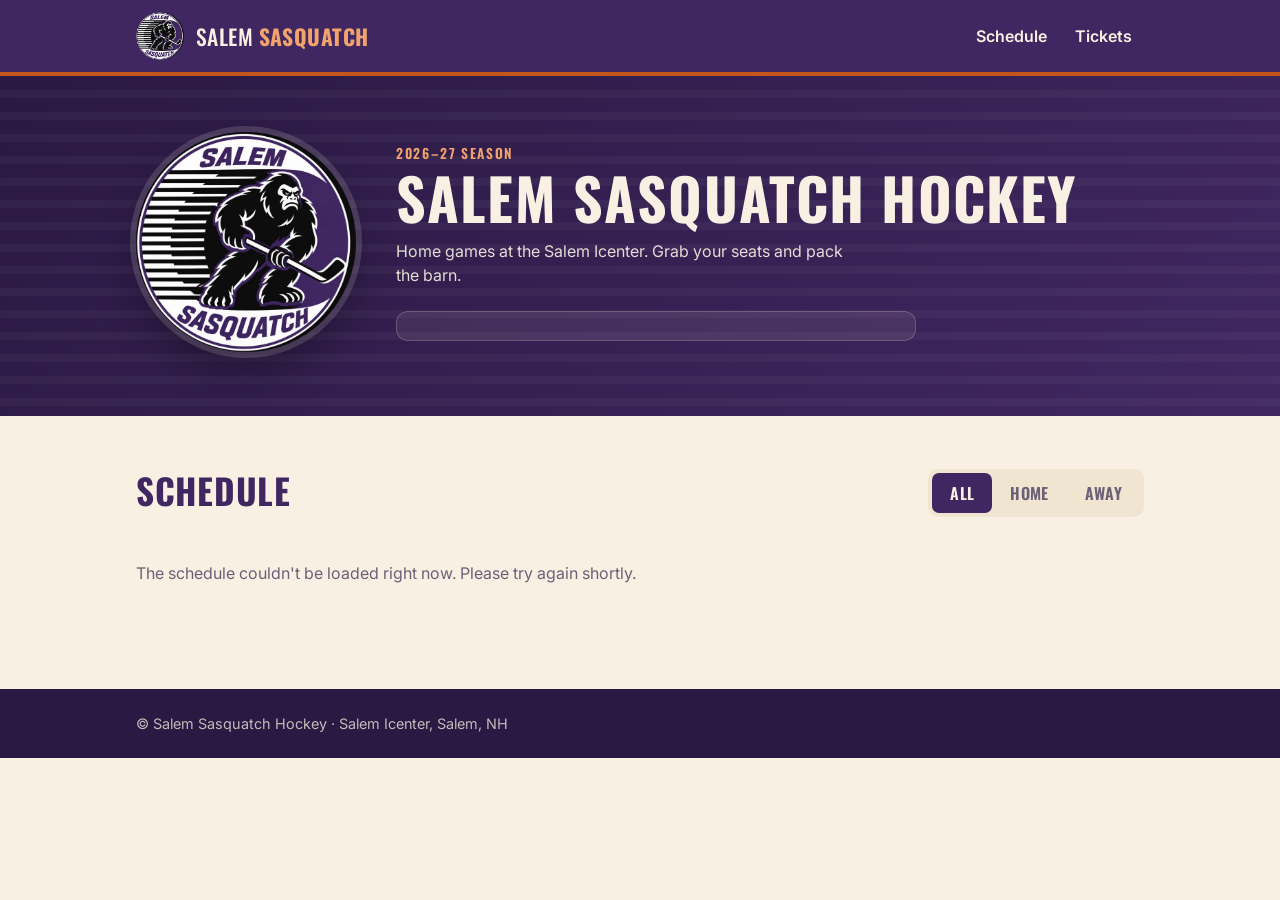
==== index.html @ e4b314e8 "Show season record in the header Tallied from final scores; on narrow phones the Schedule nav link i" ====
<!doctype html>
<html lang="en">
<head>
  <meta charset="utf-8">
  <meta name="viewport" content="width=device-width, initial-scale=1">
  <title>Salem Sasquatch Hockey</title>
  <meta name="description" content="Schedule and tickets for the Salem Sasquatch semi-pro hockey team.">
  <link rel="icon" href="assets/logo.png">
  <link rel="preconnect" href="https://fonts.googleapis.com">
  <link rel="preconnect" href="https://fonts.gstatic.com" crossorigin>
  <link href="https://fonts.googleapis.com/css2?family=Oswald:wght@500;600;700&family=Inter:wght@400;500;600&display=swap" rel="stylesheet">
  <link rel="stylesheet" href="css/styles.css">
</head>
<body>
  <header class="site-header">
    <div class="wrap header-inner">
      <a class="brand" href="#top">
        <img src="assets/logo.png" alt="Salem Sasquatch logo" width="56" height="56">
        <span class="brand-name">Salem <strong>Sasquatch</strong></span>
      </a>
      <div id="record" class="record" hidden></div>
      <nav class="nav">
        <a href="#schedule">Schedule</a>
        <a href="#schedule" data-filter-link="home">Tickets</a>
      </nav>
    </div>
  </header>

  <main id="top">
    <section class="hero">
      <div class="wrap hero-inner">
        <img class="hero-logo" src="assets/logo.png" alt="" width="220" height="220">
        <div class="hero-text">
          <p class="eyebrow">2026–27 Season</p>
          <h1>Salem Sasquatch Hockey</h1>
          <p class="hero-sub">Home games at the Salem Icenter. Grab your seats and pack the barn.</p>
          <div id="next-home" class="next-home" hidden></div>
        </div>
      </div>
    </section>

    <section id="schedule" class="schedule">
      <div class="wrap">
        <div class="schedule-head">
          <h2>Schedule</h2>
          <div class="filters" role="tablist" aria-label="Filter games">
            <button role="tab" data-filter="all" aria-selected="true">All</button>
            <button role="tab" data-filter="home" aria-selected="false">Home</button>
            <button role="tab" data-filter="away" aria-selected="false">Away</button>
          </div>
        </div>
        <div id="game-list"></div>
      </div>
    </section>
  </main>

  <footer class="site-footer">
    <div class="wrap">
      <p>© <span id="year"></span> Salem Sasquatch Hockey · Salem Icenter, Salem, NH</p>
    </div>
  </footer>

  <!-- Ticket checkout -->
  <dialog id="ticket-dialog" class="ticket-dialog" aria-labelledby="ticket-title">
    <form id="ticket-form" novalidate>
      <div class="dialog-head">
        <div>
          <p class="eyebrow">Buy tickets</p>
          <h3 id="ticket-title"></h3>
          <p id="ticket-meta" class="ticket-meta"></p>
        </div>
        <button type="button" class="icon-btn" data-close aria-label="Close">×</button>
      </div>

      <div class="field">
        <label for="f-name">Full name</label>
        <input id="f-name" name="name" type="text" autocomplete="name" required>
        <p class="error" data-for="name"></p>
      </div>
      <div class="field-row">
        <div class="field">
          <label for="f-email">Email</label>
          <input id="f-email" name="email" type="email" autocomplete="email" required>
          <p class="error" data-for="email"></p>
        </div>
        <div class="field">
          <label for="f-phone">Phone</label>
          <input id="f-phone" name="phone" type="tel" autocomplete="tel" required>
          <p class="error" data-for="phone"></p>
        </div>
      </div>

      <div class="field qty-field">
        <label for="f-qty">Tickets</label>
        <div class="qty">
          <button type="button" class="qty-btn" data-step="-1" aria-label="Fewer tickets">−</button>
          <input id="f-qty" name="quantity" type="number" inputmode="numeric" min="1" value="1" required>
          <button type="button" class="qty-btn" data-step="1" aria-label="More tickets">+</button>
        </div>
        <p class="price-line"><span id="unit-price"></span> each · Total <strong id="total"></strong></p>
        <p class="error" data-for="quantity"></p>
      </div>

      <fieldset class="pay-methods">
        <legend>Pay with</legend>
        <label class="pay-opt">
          <input type="radio" name="method" value="stripe" checked>
          <span>Credit card <small>via Stripe</small></span>
        </label>
        <label class="pay-opt">
          <input type="radio" name="method" value="paypal">
          <span>PayPal</span>
        </label>
        <label class="pay-opt">
          <input type="radio" name="method" value="venmo">
          <span>Venmo</span>
        </label>
      </fieldset>

      <p id="form-status" class="form-status" role="status" hidden></p>

      <button type="submit" class="btn btn-primary btn-block" id="checkout-btn">Continue to checkout</button>
    </form>
  </dialog>

  <script src="js/payments.js"></script>
  <script src="js/app.js"></script>
</body>
</html>
---- css/styles.css ----
:root {
  --purple: #402761;       /* sampled from the logo */
  --purple-deep: #2a1942;
  --purple-soft: #ebe4f3;
  --orange: #c4561b;
  --orange-deep: #a24413;
  --cream: #f8f1e3;
  --cream-2: #efe5d1;
  --ink: #1d1428;
  --muted: #6b6076;
  --line: #ddd2bf;
  --white: #fffdf8;
  --radius: 12px;
  --shadow: 0 1px 2px rgb(29 20 40 / .06), 0 6px 20px rgb(29 20 40 / .06);
}

* { box-sizing: border-box; }
html { scroll-behavior: smooth; }
body {
  margin: 0;
  font-family: Inter, system-ui, -apple-system, "Segoe UI", sans-serif;
  color: var(--ink);
  background: var(--cream);
  line-height: 1.5;
}
img { max-width: 100%; display: block; }
h1, h2, h3, .brand-name, .eyebrow, .date-block, .btn, .filters button {
  font-family: Oswald, "Arial Narrow", sans-serif;
  letter-spacing: .02em;
}
.wrap { max-width: 1040px; margin: 0 auto; padding: 0 16px; }

/* Header */
.site-header {
  position: sticky; top: 0; z-index: 10;
  background: var(--purple);
  color: var(--cream);
  border-bottom: 4px solid var(--orange);
}
.header-inner { display: flex; align-items: center; justify-content: space-between; height: 72px; }
.brand { display: flex; align-items: center; gap: 12px; color: inherit; text-decoration: none; }
.brand img { width: 48px; height: 48px; border-radius: 50%; }
.brand-name { font-size: 1.35rem; text-transform: uppercase; font-weight: 500; }
.brand-name strong { font-weight: 700; color: #f2a36c; }
.record {
  display: flex; align-items: baseline; gap: 8px;
  margin-left: auto; margin-right: 16px; padding: 4px 12px;
  border: 1px solid rgb(248 241 227 / .25); border-radius: 8px;
  font-family: Oswald, "Arial Narrow", sans-serif; white-space: nowrap;
}
.record[hidden] { display: none; }
.record-label { font-size: .75rem; text-transform: uppercase; letter-spacing: .1em; opacity: .75; }
.record-value { font-size: 1.25rem; font-weight: 700; color: #f2a36c; }
.nav { display: flex; gap: 4px; }
.nav a {
  color: var(--cream); text-decoration: none; font-weight: 600;
  padding: 8px 12px; border-radius: 8px;
}
.nav a:hover { background: rgb(255 255 255 / .1); }

/* Hero */
.hero {
  background:
    repeating-linear-gradient(180deg, transparent 0 14px, rgb(255 255 255 / .035) 14px 22px),
    linear-gradient(135deg, var(--purple-deep), var(--purple));
  color: var(--cream);
  padding: 56px 0 64px;
}
.hero-inner { display: flex; align-items: center; gap: 40px; }
.hero-logo {
  width: 220px; height: 220px; flex: none; border-radius: 50%;
  box-shadow: 0 0 0 6px rgb(248 241 227 / .15), 0 20px 40px rgb(0 0 0 / .3);
}
.eyebrow {
  margin: 0 0 4px; text-transform: uppercase; font-size: .85rem;
  color: #f2a36c; font-weight: 600; letter-spacing: .12em;
}
.hero h1 { margin: 0; font-size: clamp(2.2rem, 5vw, 3.6rem); line-height: 1.05; text-transform: uppercase; }
.hero-sub { margin: 12px 0 24px; max-width: 46ch; opacity: .9; }
.next-home {
  display: flex; align-items: center; gap: 16px; flex-wrap: wrap;
  background: rgb(248 241 227 / .08);
  border: 1px solid rgb(248 241 227 / .2);
  border-radius: var(--radius);
  padding: 14px 16px;
  max-width: 520px;
}
.next-home .label { font-size: .8rem; text-transform: uppercase; letter-spacing: .08em; opacity: .75; }
.next-home .what { font-weight: 600; }
.next-home > div { flex: 1; min-width: 180px; }

/* Buttons */
.btn {
  display: inline-flex; align-items: center; justify-content: center; gap: 6px;
  border: 0; border-radius: 8px; cursor: pointer;
  padding: 10px 18px; font-size: 1rem; font-weight: 600; text-transform: uppercase;
  text-decoration: none; white-space: nowrap;
}
.btn-primary { background: var(--orange); color: var(--white); }
.btn-primary:hover { background: var(--orange-deep); }
.btn-primary:disabled { opacity: .6; cursor: progress; }
.btn-block { width: 100%; padding: 14px; font-size: 1.1rem; }
.btn:focus-visible, .filters button:focus-visible, .nav a:focus-visible, .pay-opt:focus-within {
  outline: 3px solid #f2a36c; outline-offset: 2px;
}

/* Schedule */
.schedule { padding: 48px 0 64px; }
.schedule-head { display: flex; align-items: end; justify-content: space-between; gap: 16px; flex-wrap: wrap; margin-bottom: 20px; }
.schedule-head h2 { margin: 0; font-size: 2.2rem; text-transform: uppercase; color: var(--purple); }
.filters { display: inline-flex; background: var(--cream-2); border-radius: 10px; padding: 4px; }
.filters button {
  border: 0; background: transparent; cursor: pointer;
  padding: 8px 18px; border-radius: 7px; font-size: 1rem; font-weight: 600;
  text-transform: uppercase; color: var(--muted);
}
.filters button[aria-selected="true"] { background: var(--purple); color: var(--cream); }

.month { margin: 32px 0 12px; font-size: 1.1rem; text-transform: uppercase; color: var(--orange-deep); letter-spacing: .1em; }
.month:first-child { margin-top: 0; }

.games { list-style: none; margin: 0; padding: 0; display: grid; gap: 10px; }
.game {
  display: grid;
  grid-template-columns: 72px 1fr auto;
  align-items: center; gap: 18px;
  background: var(--white);
  border: 1px solid var(--line);
  border-left: 6px solid var(--purple);
  border-radius: var(--radius);
  padding: 14px 18px 14px 14px;
  box-shadow: var(--shadow);
}
.game.is-home { border-left-color: var(--orange); }
.game.is-past { background: var(--cream); box-shadow: none; }
.is-past .date-block, .is-past .game-main { opacity: .6; }

.date-block {
  text-align: center; line-height: 1;
  background: var(--purple-soft); color: var(--purple);
  border-radius: 10px; padding: 8px 0;
}
.is-home .date-block { background: #fbe3d3; color: var(--orange-deep); }
.date-block .dow { font-size: .8rem; text-transform: uppercase; }
.date-block .day { font-size: 1.9rem; font-weight: 700; margin: 2px 0; }
.date-block .mon { font-size: .8rem; text-transform: uppercase; }

.game-main { min-width: 0; }
.matchup { margin: 0; font-size: 1.15rem; font-weight: 600; }
.matchup .vs { color: var(--muted); font-weight: 500; margin-right: 4px; }
.details { margin: 4px 0 0; color: var(--muted); font-size: .95rem; display: flex; flex-wrap: wrap; gap: 4px 16px; }
.details span { display: inline-flex; align-items: center; gap: 6px; }
.details svg { width: 15px; height: 15px; flex: none; }

.tag {
  display: inline-block; font-size: .7rem; font-weight: 600; text-transform: uppercase;
  letter-spacing: .08em; padding: 2px 8px; border-radius: 99px; margin-left: 8px;
  vertical-align: middle;
}
.tag-home { background: var(--orange); color: var(--white); }
.tag-away { background: var(--purple-soft); color: var(--purple); }

.game-action { text-align: right; }
.status-text { color: var(--muted); font-size: .9rem; font-weight: 500; }
.score {
  display: inline-flex; align-items: center; gap: 8px;
  font-family: Oswald, "Arial Narrow", sans-serif; font-size: 1.35rem; font-weight: 600;
  color: var(--ink); white-space: nowrap;
}
.score-result {
  display: inline-grid; place-items: center; width: 30px; height: 30px; border-radius: 6px;
  font-size: 1rem; color: var(--white); background: var(--muted);
}
.score-w .score-result { background: var(--orange); }
.score-l .score-result { background: var(--purple); }
.score small { font-size: .8rem; color: var(--muted); font-weight: 500; }

.empty { color: var(--muted); padding: 24px 0; }

/* Footer */
.site-footer { background: var(--purple-deep); color: rgb(248 241 227 / .75); padding: 24px 0; font-size: .9rem; }
.site-footer p { margin: 0; }

/* Dialog */
.ticket-dialog {
  width: min(520px, calc(100vw - 32px));
  max-height: calc(100vh - 32px);
  border: 0; border-radius: 16px; padding: 0;
  background: var(--white); color: var(--ink);
  box-shadow: 0 30px 80px rgb(0 0 0 / .35);
}
.ticket-dialog::backdrop { background: rgb(42 25 66 / .6); }
.ticket-dialog form { padding: 24px; }
.dialog-head {
  display: flex; justify-content: space-between; gap: 12px; align-items: start;
  margin: -24px -24px 20px; padding: 20px 24px;
  background: var(--purple); color: var(--cream);
  border-bottom: 4px solid var(--orange);
}
.dialog-head h3 { margin: 0; font-size: 1.5rem; text-transform: uppercase; line-height: 1.15; }
.ticket-meta { margin: 4px 0 0; opacity: .85; font-size: .95rem; }
.icon-btn {
  background: transparent; border: 0; color: inherit; font-size: 1.8rem; line-height: 1;
  cursor: pointer; padding: 0 4px; border-radius: 6px;
}
.icon-btn:hover { background: rgb(255 255 255 / .12); }

.field { margin-bottom: 14px; }
.field-row { display: grid; grid-template-columns: 1fr 1fr; gap: 12px; }
.field label, .pay-methods legend { display: block; font-weight: 600; font-size: .9rem; margin-bottom: 6px; }
.field input {
  width: 100%; font: inherit; color: inherit;
  padding: 10px 12px; border: 1px solid var(--line); border-radius: 8px; background: #fff;
}
.field input:focus { outline: 2px solid var(--purple); outline-offset: 0; border-color: var(--purple); }
.field input[aria-invalid="true"] { border-color: #b3261e; }
.error { color: #b3261e; font-size: .85rem; margin: 4px 0 0; min-height: 0; }
.error:empty { display: none; }

.qty { display: inline-flex; align-items: stretch; border: 1px solid var(--line); border-radius: 8px; overflow: hidden; }
.qty input {
  width: 64px; text-align: center; border: 0; border-radius: 0; font-weight: 600;
  -moz-appearance: textfield;
}
.qty input::-webkit-outer-spin-button, .qty input::-webkit-inner-spin-button { -webkit-appearance: none; margin: 0; }
.qty-btn {
  width: 44px; border: 0; background: var(--cream-2); color: var(--purple);
  font-size: 1.3rem; font-weight: 700; cursor: pointer;
}
.qty-btn:hover { background: var(--line); }
.price-line { margin: 8px 0 0; color: var(--muted); }
.price-line strong { color: var(--ink); font-size: 1.1rem; }

.pay-methods { border: 0; padding: 0; margin: 6px 0 18px; }
.pay-opt {
  display: flex; align-items: center; gap: 10px;
  border: 1px solid var(--line); border-radius: 10px;
  padding: 12px 14px; margin-bottom: 8px; cursor: pointer; background: #fff;
}
.pay-opt:has(input:checked) { border-color: var(--purple); background: var(--purple-soft); }
.pay-opt input { accent-color: var(--purple); width: 18px; height: 18px; margin: 0; }
.pay-opt span { font-weight: 600; }
.pay-opt small { font-weight: 400; color: var(--muted); margin-left: 4px; }

.form-status {
  margin: 0 0 14px; padding: 10px 12px; border-radius: 8px; font-size: .9rem;
  background: #fbe3d3; color: var(--orange-deep);
}
.form-status.ok { background: #e3f1e5; color: #1e6b33; }

/* Mobile */
@media (max-width: 720px) {
  .hero { padding: 32px 0 40px; }
  .hero-inner { flex-direction: column; text-align: center; gap: 20px; }
  .hero-logo { width: 150px; height: 150px; }
  .hero-sub { margin-left: auto; margin-right: auto; }
  .next-home { margin: 0 auto; text-align: left; }
  .brand-name { font-size: 1.1rem; }
  .brand img { width: 40px; height: 40px; }
  .nav a { padding: 8px; }
  .record { margin-right: 4px; padding: 2px 8px; }
  .record-label { display: none; }
  .header-inner { gap: 8px; }

  .game { grid-template-columns: 60px 1fr; gap: 12px; padding: 12px; }
  .game-action { grid-column: 1 / -1; text-align: left; }
  .game-action .btn { width: 100%; }
  .date-block .day { font-size: 1.6rem; }
  .field-row { grid-template-columns: 1fr; gap: 0; }
}
@media (max-width: 420px) {
  /* Make room for the record: the page itself is the schedule. */
  .nav a:first-child { display: none; }
}
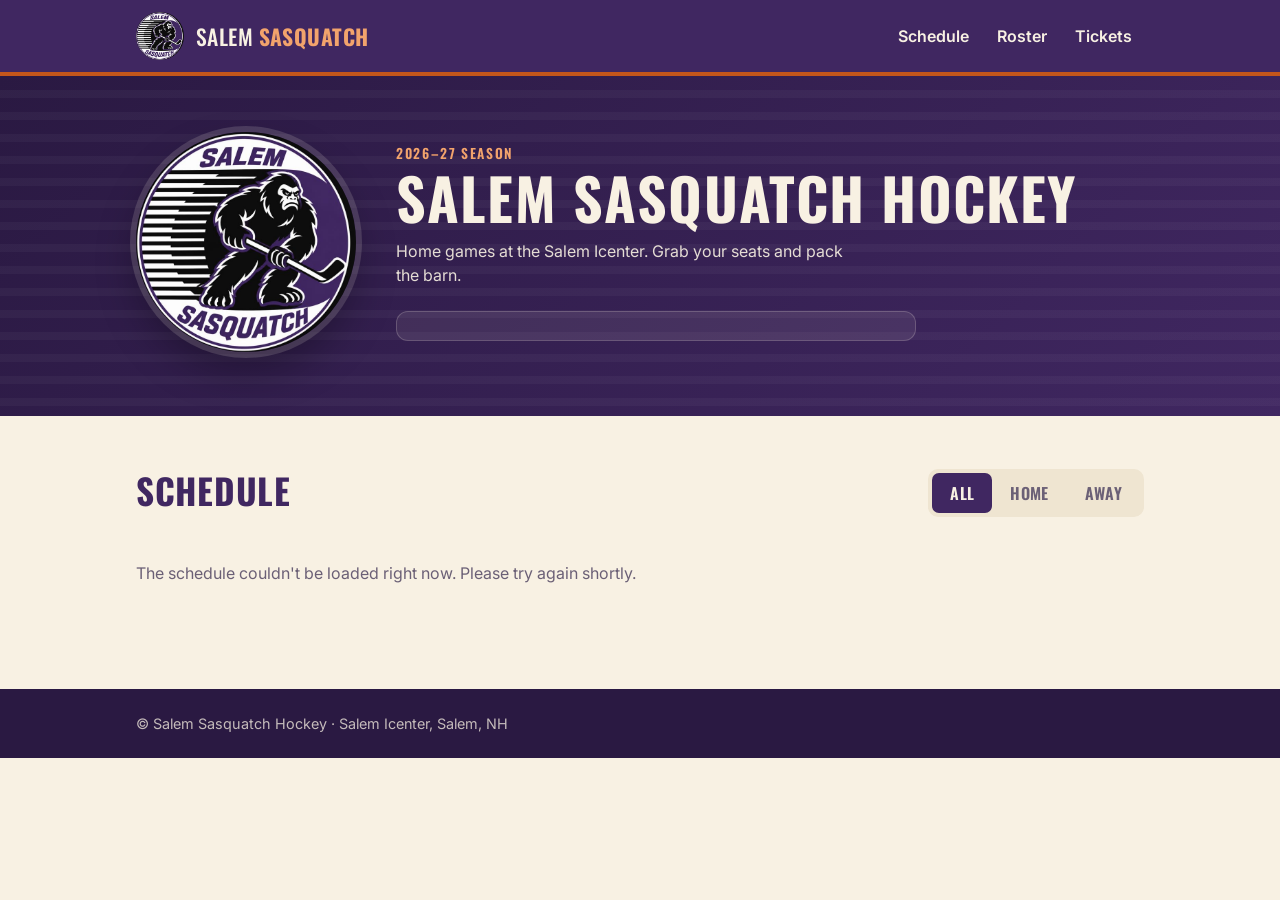
==== commit 5bd7f923: "Add roster page linked from the header Players and staff from the league roster form, kept in roster" ====
--- a/index.html
+++ b/index.html
@@ -14,14 +14,15 @@
 <body>
   <header class="site-header">
     <div class="wrap header-inner">
-      <a class="brand" href="#top">
+      <a class="brand" href="./">
         <img src="assets/logo.png" alt="Salem Sasquatch logo" width="56" height="56">
         <span class="brand-name">Salem <strong>Sasquatch</strong></span>
       </a>
       <div id="record" class="record" hidden></div>
       <nav class="nav">
         <a href="#schedule">Schedule</a>
-        <a href="#schedule" data-filter-link="home">Tickets</a>
+        <a href="roster.html">Roster</a>
+        <a href="#tickets" data-filter-link="home">Tickets</a>
       </nav>
     </div>
   </header>
@@ -41,7 +42,7 @@
 
     <section id="schedule" class="schedule">
       <div class="wrap">
-        <div class="schedule-head">
+        <div class="schedule-head" id="tickets">
           <h2>Schedule</h2>
           <div class="filters" role="tablist" aria-label="Filter games">
             <button role="tab" data-filter="all" aria-selected="true">All</button>
@@ -123,6 +124,7 @@
     </form>
   </dialog>
 
+  <script src="js/record.js"></script>
   <script src="js/payments.js"></script>
   <script src="js/app.js"></script>
 </body>
--- a/css/styles.css
+++ b/css/styles.css
@@ -57,6 +57,8 @@
   padding: 8px 12px; border-radius: 8px;
 }
 .nav a:hover { background: rgb(255 255 255 / .1); }
+.nav a[aria-current="page"] { color: #f2a36c; box-shadow: inset 0 -3px 0 var(--orange); border-radius: 0; }
+#schedule, #tickets { scroll-margin-top: 88px; }
 
 /* Hero */
 .hero {
@@ -176,6 +178,39 @@
 .score small { font-size: .8rem; color: var(--muted); font-weight: 500; }
 
 .empty { color: var(--muted); padding: 24px 0; }
+
+/* Roster page */
+.page-hero {
+  background:
+    repeating-linear-gradient(180deg, transparent 0 14px, rgb(255 255 255 / .035) 14px 22px),
+    linear-gradient(135deg, var(--purple-deep), var(--purple));
+  color: var(--cream);
+  padding: 40px 0;
+}
+.page-hero h1 { margin: 0; font-size: clamp(2.2rem, 5vw, 3.2rem); text-transform: uppercase; line-height: 1.05; }
+.roster { padding: 40px 0 64px; }
+.roster h2 { margin: 0; font-size: 2rem; text-transform: uppercase; color: var(--purple); }
+.staff-title { margin-top: 48px !important; margin-bottom: 20px !important; }
+.player-grid {
+  list-style: none; margin: 0; padding: 0;
+  display: grid; grid-template-columns: repeat(auto-fill, minmax(230px, 1fr)); gap: 10px;
+}
+.player {
+  display: flex; align-items: center; gap: 14px;
+  background: var(--white); border: 1px solid var(--line); border-radius: var(--radius);
+  padding: 12px 14px; box-shadow: var(--shadow);
+}
+.jersey {
+  flex: none; width: 52px; height: 52px; border-radius: 10px;
+  display: grid; place-items: center;
+  background: var(--purple); color: var(--cream);
+  font-family: Oswald, "Arial Narrow", sans-serif; font-size: 1.5rem; font-weight: 700;
+  border-bottom: 4px solid var(--orange);
+}
+#staff-list .jersey { background: var(--orange); border-bottom-color: var(--purple); font-size: 1.15rem; }
+.jersey-none { opacity: .5; }
+.player-name { margin: 0; font-weight: 600; }
+.player-pos { margin: 2px 0 0; color: var(--muted); font-size: .9rem; }
 
 /* Footer */
 .site-footer { background: var(--purple-deep); color: rgb(248 241 227 / .75); padding: 24px 0; font-size: .9rem; }
@@ -268,7 +303,9 @@
   .date-block .day { font-size: 1.6rem; }
   .field-row { grid-template-columns: 1fr; gap: 0; }
 }
-@media (max-width: 420px) {
-  /* Make room for the record: the page itself is the schedule. */
-  .nav a:first-child { display: none; }
-}
+@media (max-width: 480px) {
+  /* Make room for the record and three nav links; the logo stays. */
+  .brand-name { display: none; }
+  .nav a { padding: 8px 6px; font-size: .95rem; }
+  .filters button { padding: 8px 12px; }
+}
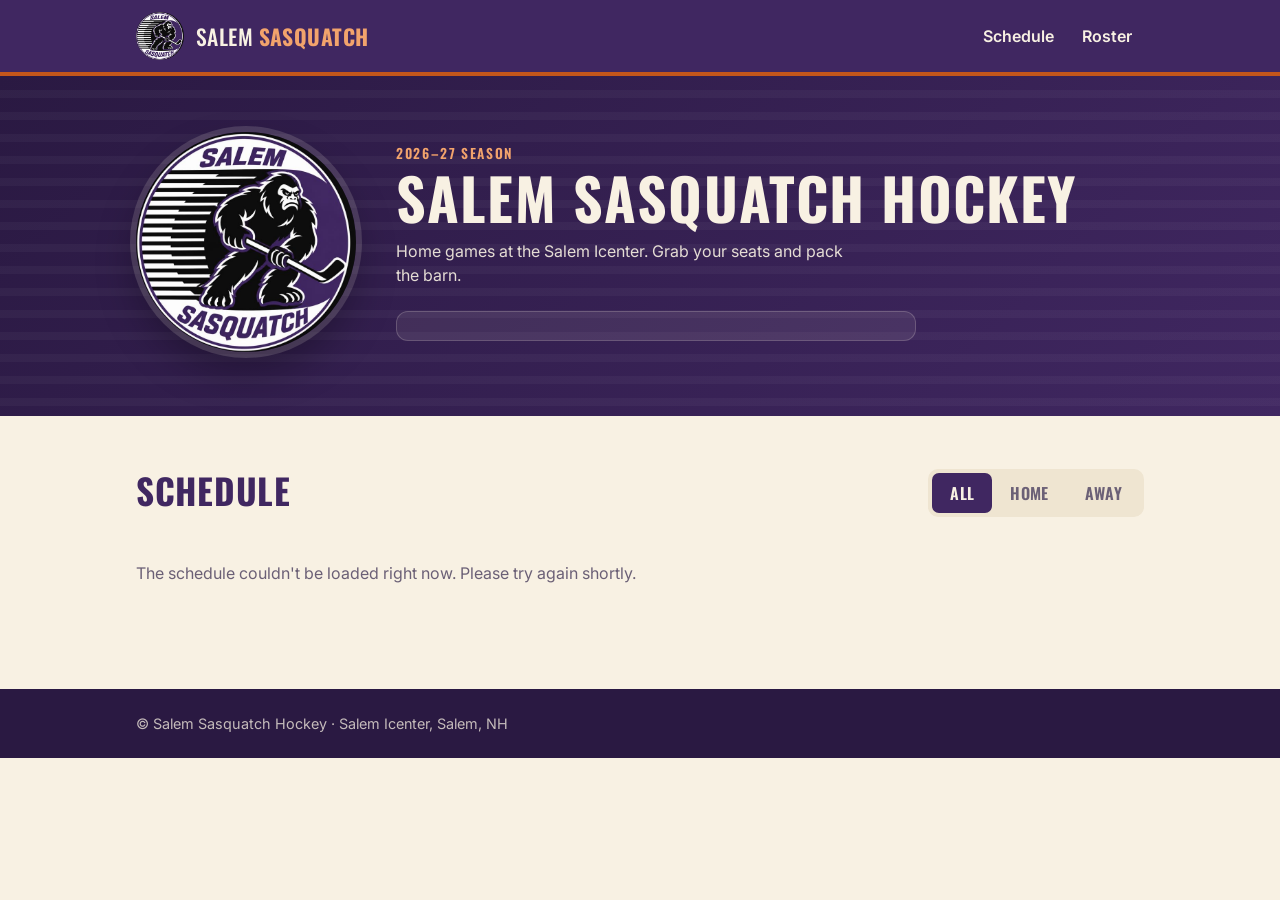
==== commit de095ee7: "Remove Tickets link from the header Co-Authored-By: Claude Opus 5.5 <noreply@anthropic.com>" ====
--- a/index.html
+++ b/index.html
@@ -22,7 +22,6 @@
       <nav class="nav">
         <a href="#schedule">Schedule</a>
         <a href="roster.html">Roster</a>
-        <a href="#tickets" data-filter-link="home">Tickets</a>
       </nav>
     </div>
   </header>
@@ -42,7 +41,7 @@
 
     <section id="schedule" class="schedule">
       <div class="wrap">
-        <div class="schedule-head" id="tickets">
+        <div class="schedule-head">
           <h2>Schedule</h2>
           <div class="filters" role="tablist" aria-label="Filter games">
             <button role="tab" data-filter="all" aria-selected="true">All</button>
--- a/css/styles.css
+++ b/css/styles.css
@@ -58,7 +58,7 @@
 }
 .nav a:hover { background: rgb(255 255 255 / .1); }
 .nav a[aria-current="page"] { color: #f2a36c; box-shadow: inset 0 -3px 0 var(--orange); border-radius: 0; }
-#schedule, #tickets { scroll-margin-top: 88px; }
+#schedule { scroll-margin-top: 88px; }
 
 /* Hero */
 .hero {
@@ -189,28 +189,31 @@
 }
 .page-hero h1 { margin: 0; font-size: clamp(2.2rem, 5vw, 3.2rem); text-transform: uppercase; line-height: 1.05; }
 .roster { padding: 40px 0 64px; }
-.roster h2 { margin: 0; font-size: 2rem; text-transform: uppercase; color: var(--purple); }
-.staff-title { margin-top: 48px !important; margin-bottom: 20px !important; }
-.player-grid {
-  list-style: none; margin: 0; padding: 0;
-  display: grid; grid-template-columns: repeat(auto-fill, minmax(230px, 1fr)); gap: 10px;
-}
-.player {
-  display: flex; align-items: center; gap: 14px;
+.roster-table {
+  width: 100%; max-width: 720px; border-collapse: collapse;
   background: var(--white); border: 1px solid var(--line); border-radius: var(--radius);
-  padding: 12px 14px; box-shadow: var(--shadow);
-}
-.jersey {
-  flex: none; width: 52px; height: 52px; border-radius: 10px;
-  display: grid; place-items: center;
+  overflow: hidden; box-shadow: var(--shadow);
+}
+.roster-table th {
+  text-align: left; padding: 10px 16px;
   background: var(--purple); color: var(--cream);
-  font-family: Oswald, "Arial Narrow", sans-serif; font-size: 1.5rem; font-weight: 700;
-  border-bottom: 4px solid var(--orange);
-}
-#staff-list .jersey { background: var(--orange); border-bottom-color: var(--purple); font-size: 1.15rem; }
-.jersey-none { opacity: .5; }
-.player-name { margin: 0; font-weight: 600; }
-.player-pos { margin: 2px 0 0; color: var(--muted); font-size: .9rem; }
+  font-family: Oswald, "Arial Narrow", sans-serif; font-weight: 600;
+  text-transform: uppercase; letter-spacing: .06em; font-size: .9rem;
+}
+.roster-table td { padding: 10px 16px; border-top: 1px solid var(--cream-2); }
+.roster-table tr.group-head th {
+  padding: 14px 16px 8px; background: var(--cream); color: var(--orange-deep);
+  border-top: 3px solid var(--orange); font-size: 1.05rem; letter-spacing: .06em; text-transform: uppercase;
+}
+.roster-table tr.group-head + tr td { border-top: 0; }
+.roster-table .col-num {
+  width: 64px; text-align: center;
+  font-family: Oswald, "Arial Narrow", sans-serif; font-weight: 700; font-size: 1.15rem; color: var(--purple);
+}
+.roster-table th.col-num { color: var(--cream); font-size: .9rem; }
+.roster-table .col-name { font-weight: 600; }
+.roster-table .col-pos { color: var(--muted); }
+.roster-table tr.is-staff .col-pos { color: var(--orange-deep); font-weight: 500; }
 
 /* Footer */
 .site-footer { background: var(--purple-deep); color: rgb(248 241 227 / .75); padding: 24px 0; font-size: .9rem; }
@@ -308,4 +311,6 @@
   .brand-name { display: none; }
   .nav a { padding: 8px 6px; font-size: .95rem; }
   .filters button { padding: 8px 12px; }
-}
+  .roster-table th, .roster-table td { padding: 10px 8px; }
+  .roster-table .col-num { width: 44px; }
+}
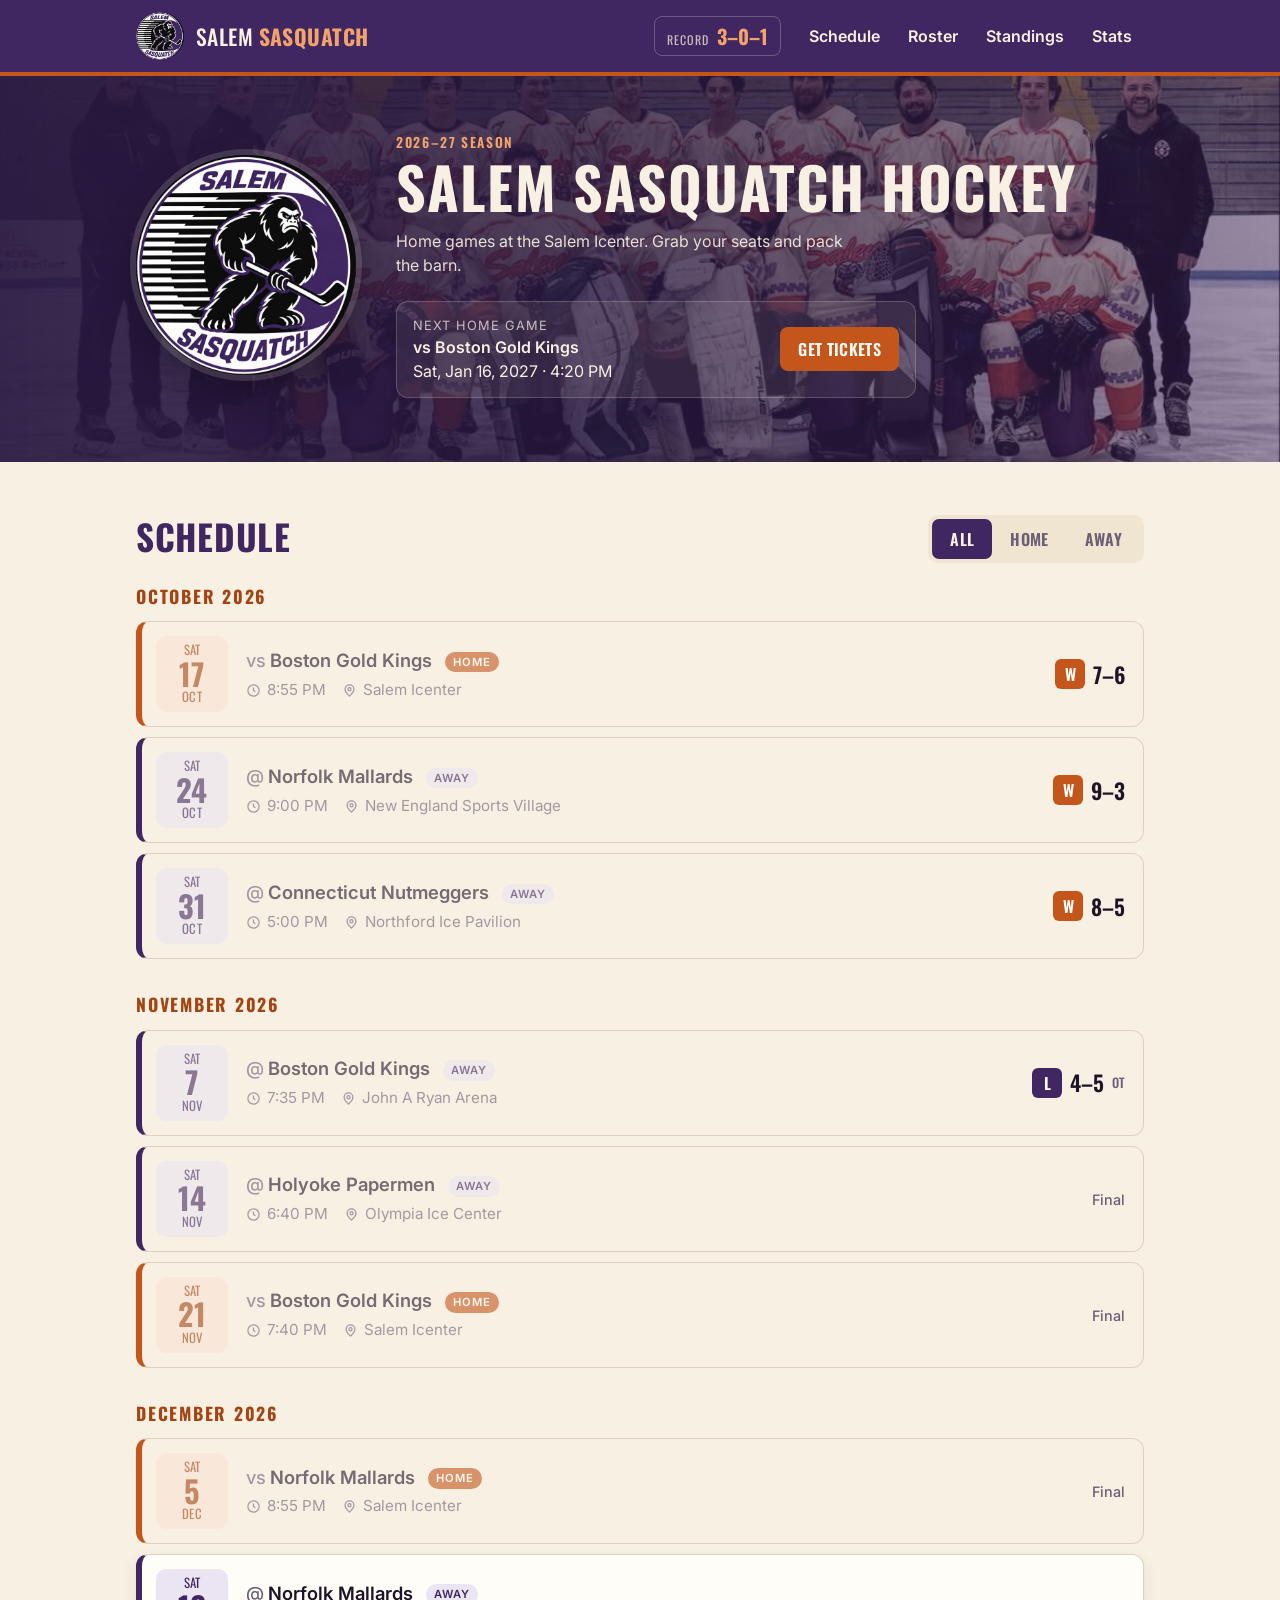
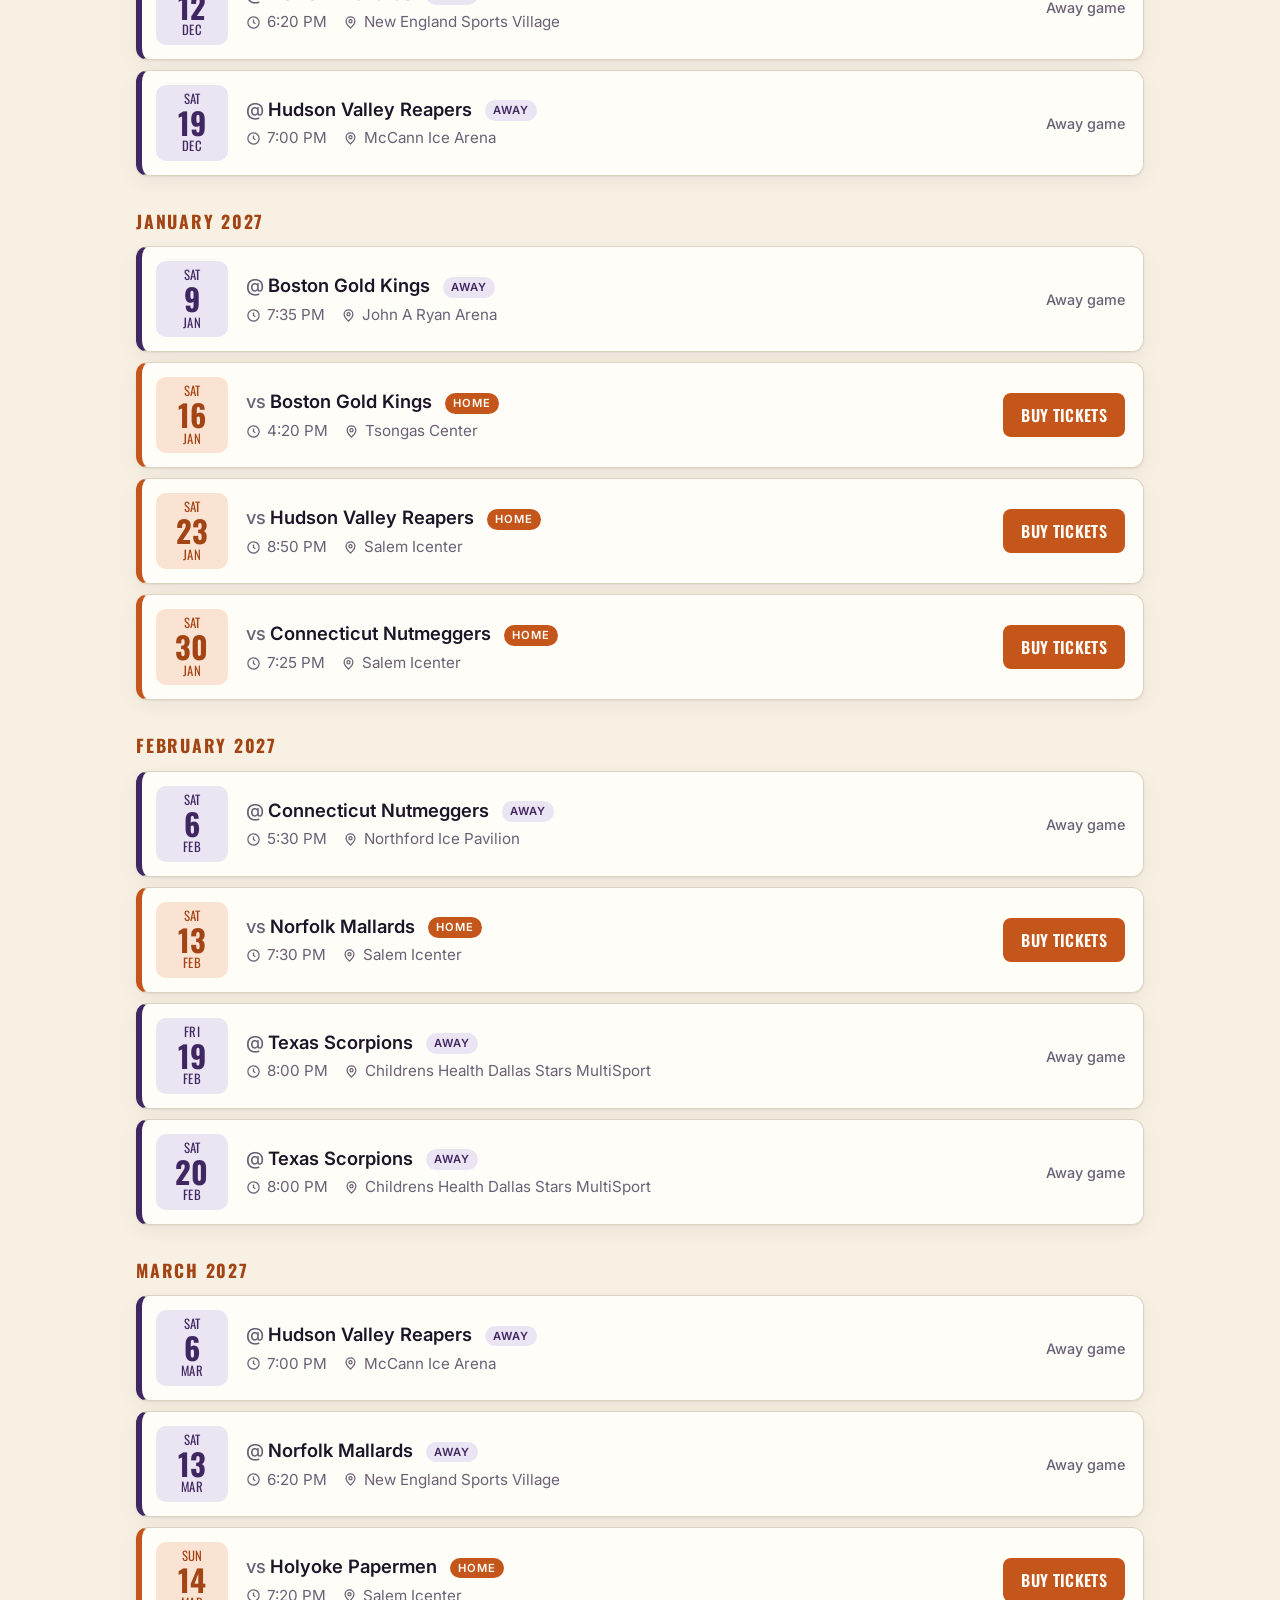
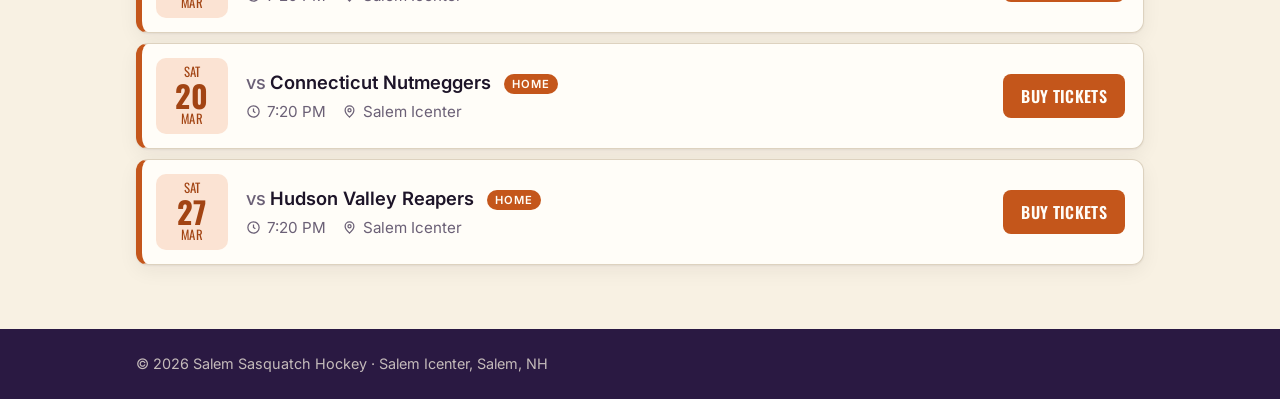
==== commit 039fb978: "Use thecohl.com for schedule, scores, standings and stats - scripts/update_league_data.py reads Sale" ====
--- a/index.html
+++ b/index.html
@@ -22,6 +22,8 @@
       <nav class="nav">
         <a href="#schedule">Schedule</a>
         <a href="roster.html">Roster</a>
+        <a href="standings.html">Standings</a>
+        <a href="stats.html">Stats</a>
       </nav>
     </div>
   </header>
--- a/css/styles.css
+++ b/css/styles.css
@@ -62,9 +62,11 @@
 
 /* Hero */
 .hero {
+  /* Team photo under a purple wash: darkest behind the text, lighter on the right so the team shows. */
   background:
-    repeating-linear-gradient(180deg, transparent 0 14px, rgb(255 255 255 / .035) 14px 22px),
-    linear-gradient(135deg, var(--purple-deep), var(--purple));
+    linear-gradient(90deg, rgb(42 25 66 / .94) 0%, rgb(42 25 66 / .82) 45%, rgb(64 39 97 / .5) 100%),
+    url("../assets/team-photo.jpg") center 35% / cover no-repeat,
+    var(--purple-deep);
   color: var(--cream);
   padding: 56px 0 64px;
 }
@@ -213,6 +215,46 @@
 .roster-table th.col-num { color: var(--cream); font-size: .9rem; }
 .roster-table .col-name { font-weight: 600; }
 .roster-table .col-pos { color: var(--muted); }
+
+/* Standings page */
+.standings { padding: 24px 0 64px; }
+.division-title {
+  margin: 28px 0 10px; font-size: 1.35rem; text-transform: uppercase; color: var(--purple);
+  border-bottom: 3px solid var(--orange); padding-bottom: 4px; max-width: 860px;
+}
+.standings-scroll {
+  max-width: 860px; overflow-x: auto; -webkit-overflow-scrolling: touch;
+  background: var(--white); border: 1px solid var(--line); border-radius: var(--radius); box-shadow: var(--shadow);
+}
+.standings-table { width: 100%; border-collapse: collapse; font-variant-numeric: tabular-nums; }
+.standings-table th, .standings-table td { padding: 10px 10px; text-align: center; white-space: nowrap; }
+.standings-table thead th {
+  background: var(--purple); color: var(--cream);
+  font-family: Oswald, "Arial Narrow", sans-serif; font-weight: 600;
+  text-transform: uppercase; letter-spacing: .06em; font-size: .85rem;
+}
+.standings-table tbody td, .standings-table tbody th { border-top: 1px solid var(--cream-2); }
+.standings-table .col-rank { width: 36px; color: var(--muted); }
+.standings-table thead .col-rank { color: var(--cream); }
+.standings-table .col-team { text-align: left; font-weight: 600; width: 40%; }
+.standings-table tbody .col-pts { font-weight: 700; color: var(--purple); background: rgb(64 39 97 / .05); }
+.standings-table tr.is-us { background: #fbeee3; }
+.standings-table tr.is-us .col-team { color: var(--orange-deep); }
+.standings-table .pos { color: #2f7a3e; }
+.standings-table .neg { color: var(--orange-deep); }
+/* Stats page */
+.stats-table .col-team { width: auto; }
+.stats-subtitle { margin: 24px 0 8px; font-size: 1rem; text-transform: uppercase; letter-spacing: .06em; color: var(--muted); }
+.stat-cards { display: grid; grid-template-columns: repeat(auto-fill, minmax(130px, 1fr)); gap: 12px; max-width: 860px; }
+.stat-card {
+  background: var(--white); border: 1px solid var(--line); border-radius: var(--radius);
+  box-shadow: var(--shadow); padding: 14px 16px;
+}
+.stat-value { font-family: Oswald, "Arial Narrow", sans-serif; font-size: 1.9rem; font-weight: 700; color: var(--purple); line-height: 1.1; }
+.stat-label { font-weight: 600; font-size: .9rem; }
+.stat-sub { font-size: .8rem; color: var(--muted); }
+.standings-key { max-width: 860px; margin: 20px 0 0; font-size: .9rem; color: var(--muted); }
+.standings-key a { color: var(--purple); }
 .roster-table tr.is-staff .col-pos { color: var(--orange-deep); font-weight: 500; }
 
 /* Footer */
@@ -288,7 +330,13 @@
 
 /* Mobile */
 @media (max-width: 720px) {
-  .hero { padding: 32px 0 40px; }
+  .hero {
+    padding: 32px 0 40px;
+    background:
+      linear-gradient(rgb(42 25 66 / .84), rgb(42 25 66 / .84)),
+      url("../assets/team-photo.jpg") center 35% / cover no-repeat,
+      var(--purple-deep);
+  }
   .hero-inner { flex-direction: column; text-align: center; gap: 20px; }
   .hero-logo { width: 150px; height: 150px; }
   .hero-sub { margin-left: auto; margin-right: auto; }
@@ -307,10 +355,17 @@
   .field-row { grid-template-columns: 1fr; gap: 0; }
 }
 @media (max-width: 480px) {
-  /* Make room for the record and three nav links; the logo stays. */
+  /* Make room for the record and four nav links; the logo stays. */
   .brand-name { display: none; }
-  .nav a { padding: 8px 6px; font-size: .95rem; }
+  .brand img { width: 36px; height: 36px; }
+  .nav { gap: 0; }
+  .nav a { padding: 8px 5px; font-size: .85rem; }
+  .record { padding: 2px 6px; }
+  .record-value { font-size: 1.05rem; }
   .filters button { padding: 8px 12px; }
   .roster-table th, .roster-table td { padding: 10px 8px; }
   .roster-table .col-num { width: 44px; }
-}
+  .standings-table .col-x { display: none; }
+  .standings-table th, .standings-table td { padding: 10px 6px; }
+  .standings-table .col-team { white-space: normal; }
+}
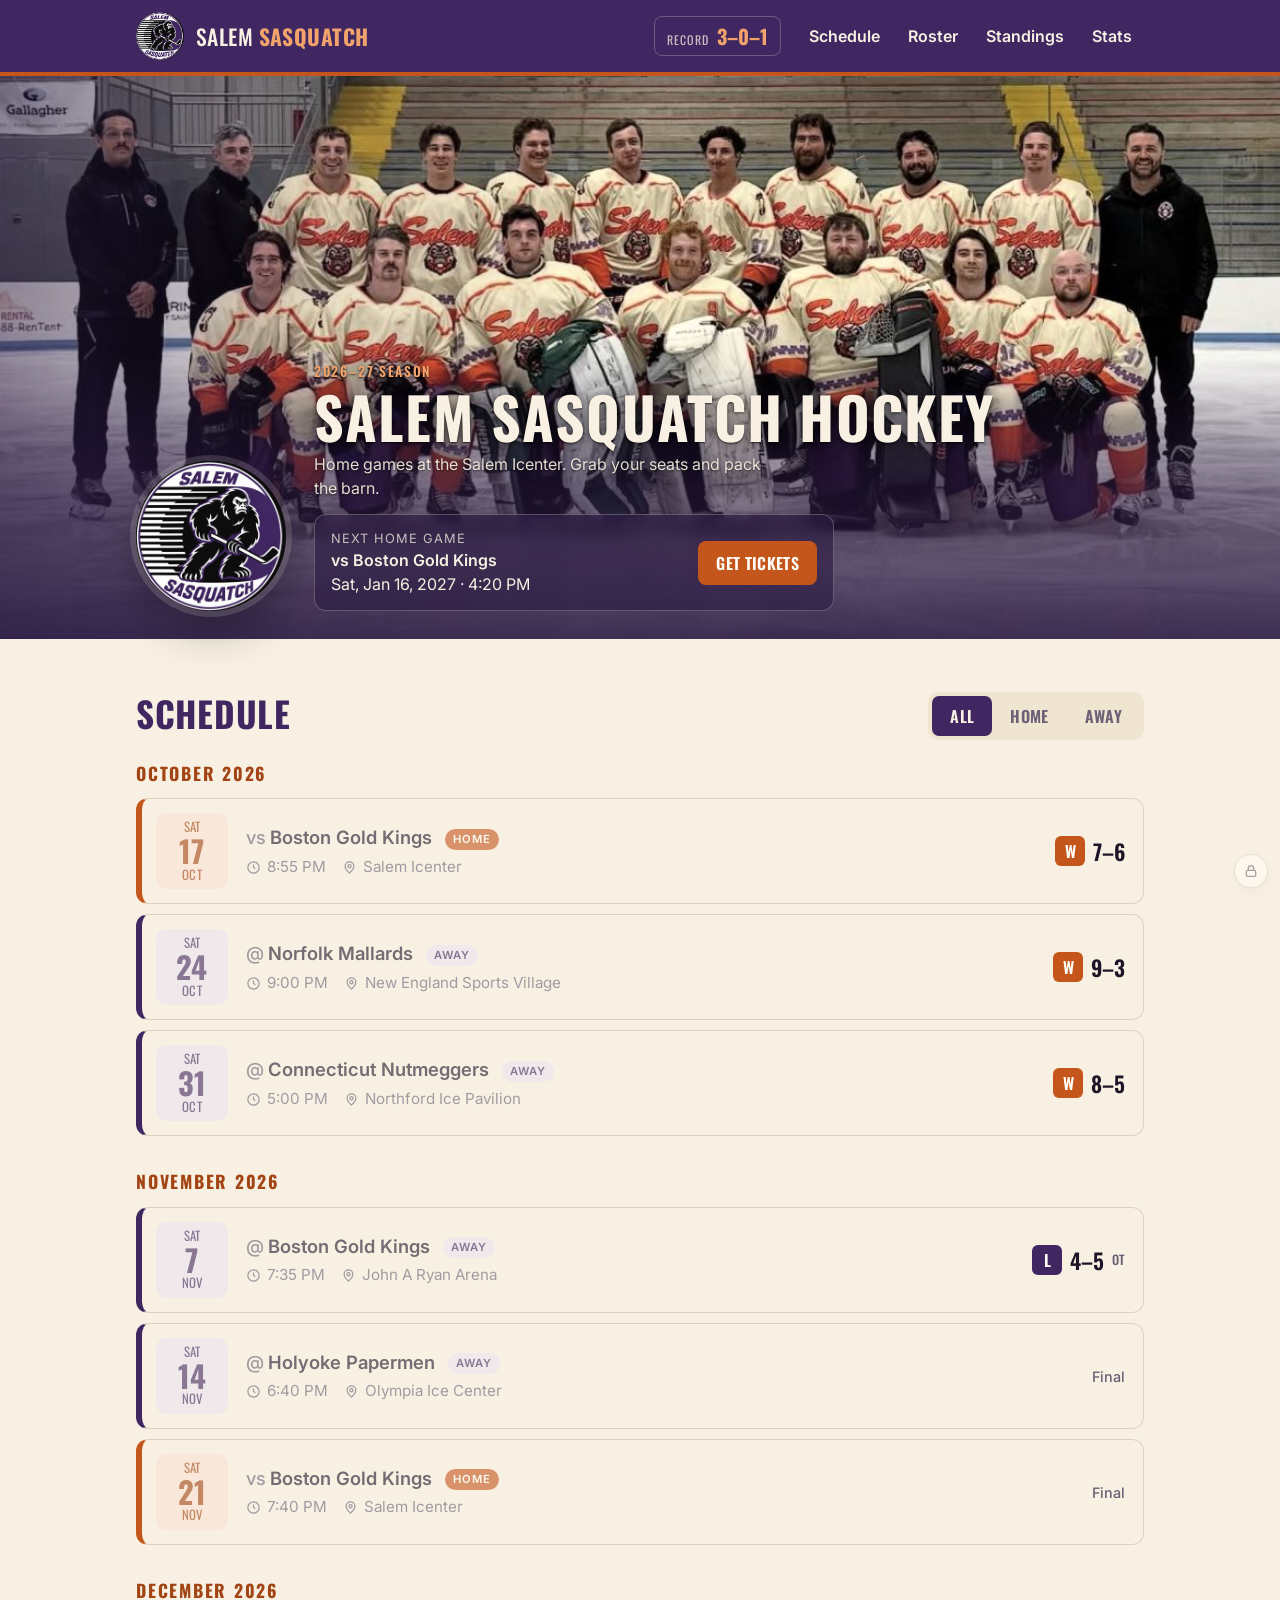
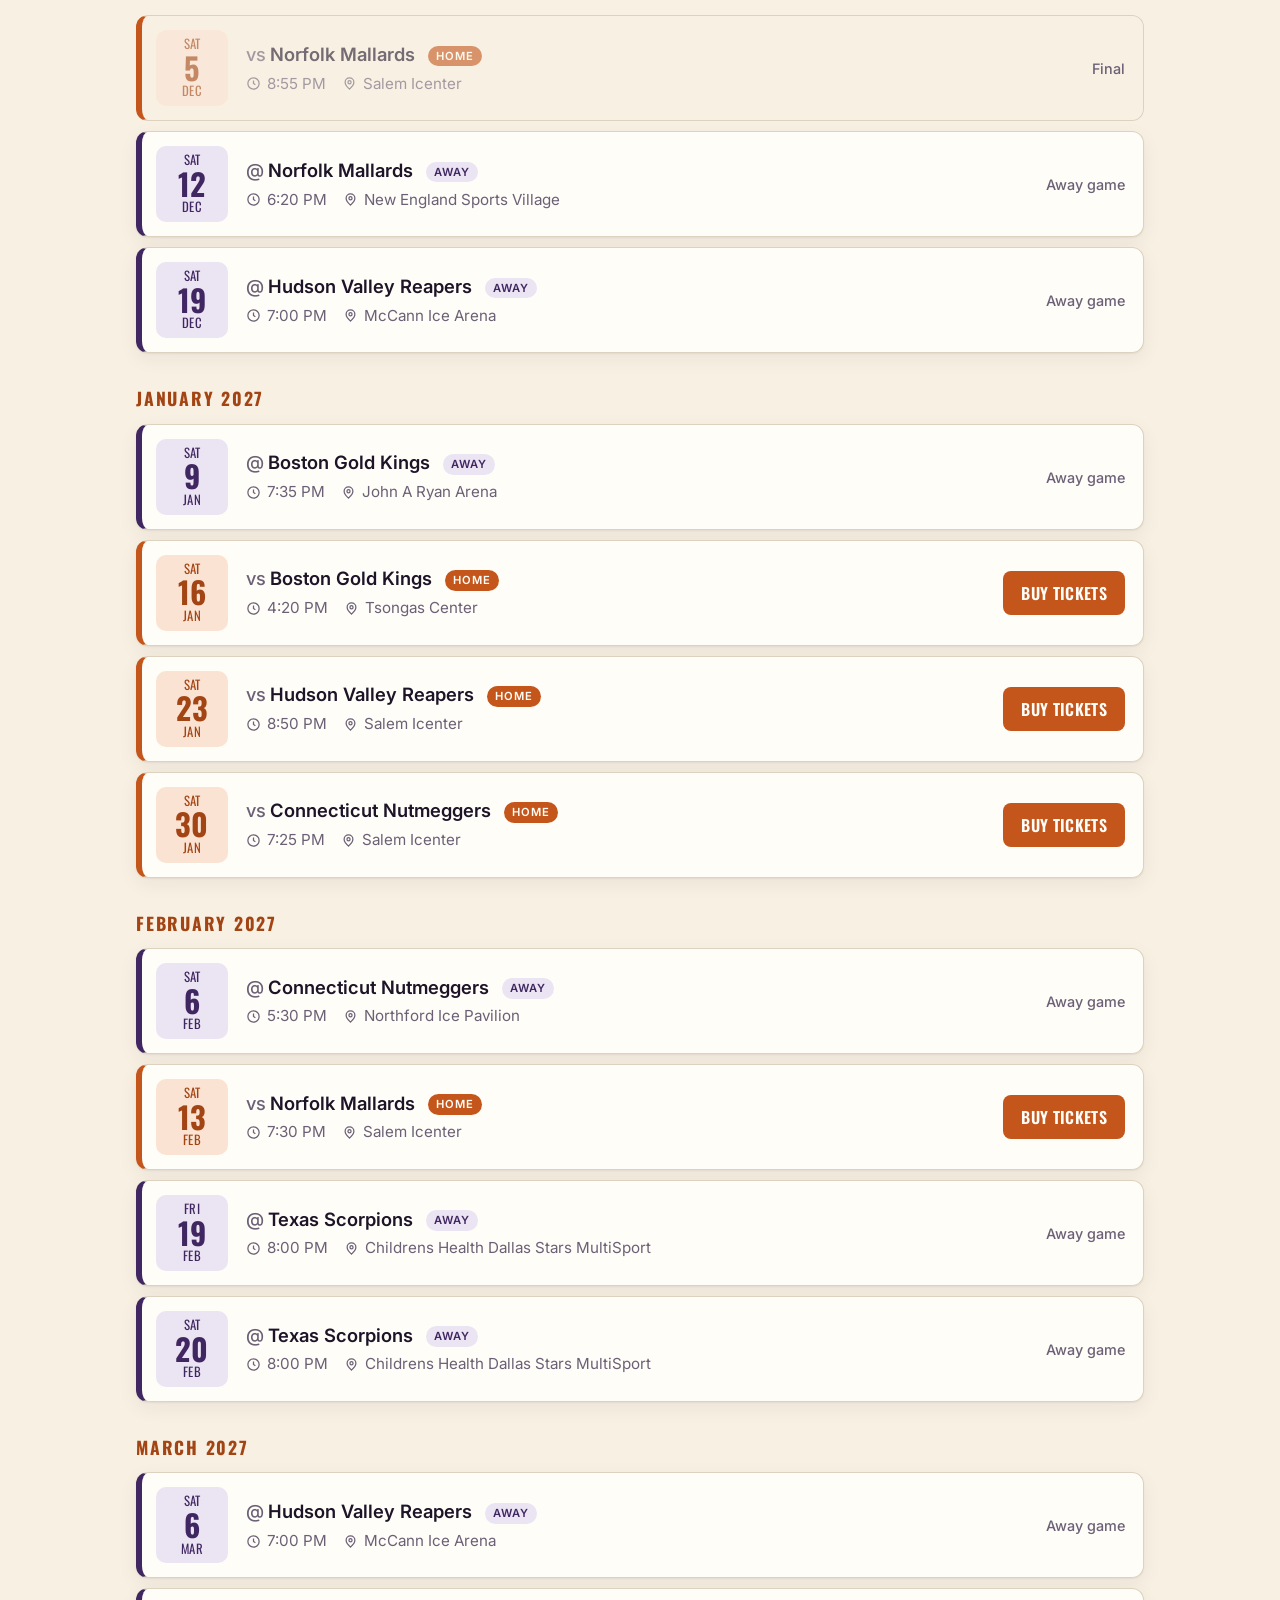
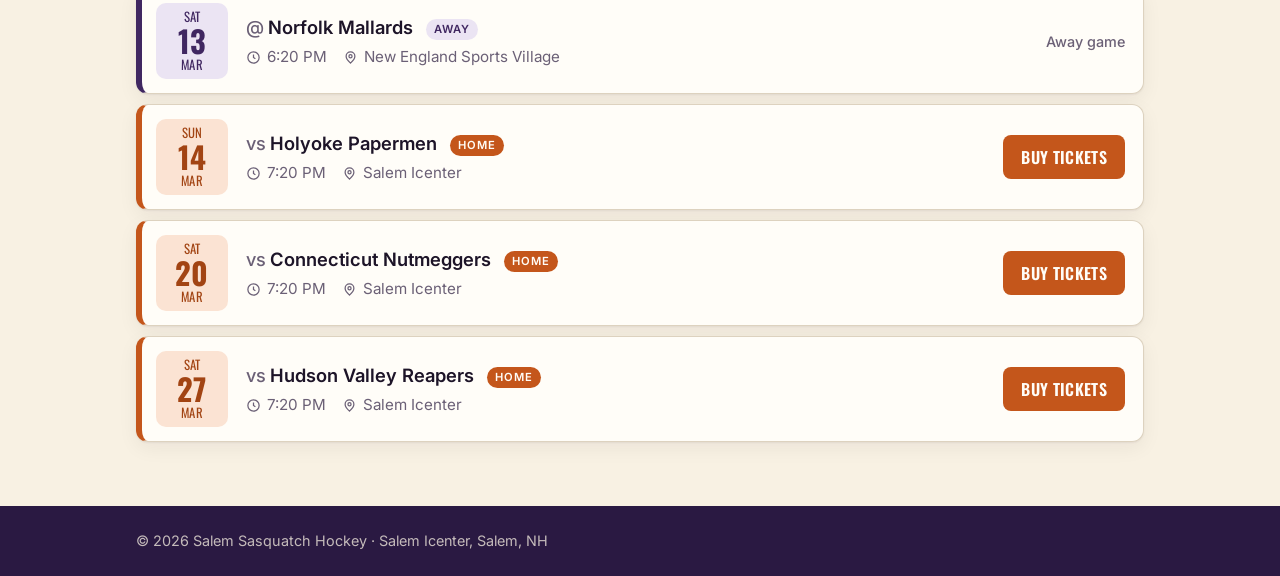
==== commit c3fe0777: "Add admin page behind a corner button Links to Stripe/PayPal orders, GitHub roster editing and the d" ====
--- a/index.html
+++ b/index.html
@@ -126,6 +126,7 @@
   </dialog>
 
   <script src="js/record.js"></script>
+  <script src="js/admin-login.js"></script>
   <script src="js/payments.js"></script>
   <script src="js/app.js"></script>
 </body>
--- a/css/styles.css
+++ b/css/styles.css
@@ -62,15 +62,25 @@
 
 /* Hero */
 .hero {
-  /* Team photo under a purple wash: darkest behind the text, lighter on the right so the team shows. */
+  /* Team photo with a light purple tint that drops off quickly from the left edge,
+     so the whole team shows. Tall enough to fit most of the photo (it's about 2.3:1). */
   background:
-    linear-gradient(90deg, rgb(42 25 66 / .94) 0%, rgb(42 25 66 / .82) 45%, rgb(64 39 97 / .5) 100%),
-    url("../assets/team-photo.jpg") center 35% / cover no-repeat,
+    linear-gradient(180deg, transparent 50%, rgb(42 25 66 / .55) 72%, rgb(42 25 66 / .9) 100%),
+    linear-gradient(90deg, rgb(42 25 66 / .5) 0%, rgb(42 25 66 / .1) 25%, transparent 45%),
+    url("../assets/team-photo.jpg") center 30% / cover no-repeat,
     var(--purple-deep);
   color: var(--cream);
-  padding: 56px 0 64px;
-}
-.hero-inner { display: flex; align-items: center; gap: 40px; }
+  padding: 32px 0 28px;
+  min-height: min(44vw, 720px);
+  /* Logo and text sit along the bottom, over the ice, below the team's faces. */
+  display: flex; align-items: flex-end;
+}
+.hero > .wrap { width: 100%; }
+.hero-inner { display: flex; align-items: flex-end; gap: 28px; }
+.hero .hero-logo { width: 150px; height: 150px; }
+.hero .hero-sub { margin: 6px 0 14px; }
+/* Keep the text readable now that the photo shows through. */
+.hero-text { text-shadow: 0 1px 2px rgb(0 0 0 / .7), 0 2px 16px rgb(0 0 0 / .55); }
 .hero-logo {
   width: 220px; height: 220px; flex: none; border-radius: 50%;
   box-shadow: 0 0 0 6px rgb(248 241 227 / .15), 0 20px 40px rgb(0 0 0 / .3);
@@ -83,8 +93,10 @@
 .hero-sub { margin: 12px 0 24px; max-width: 46ch; opacity: .9; }
 .next-home {
   display: flex; align-items: center; gap: 16px; flex-wrap: wrap;
-  background: rgb(248 241 227 / .08);
-  border: 1px solid rgb(248 241 227 / .2);
+  background: rgb(42 25 66 / .6);
+  -webkit-backdrop-filter: blur(6px); backdrop-filter: blur(6px);
+  border: 1px solid rgb(248 241 227 / .25);
+  text-shadow: none;
   border-radius: var(--radius);
   padding: 14px 16px;
   max-width: 520px;
@@ -328,17 +340,25 @@
 }
 .form-status.ok { background: #e3f1e5; color: #1e6b33; }
 
+/* Narrower screens: the whole photo across the top (it's 1179x515, so its height is
+   43.7vw), fading into purple over the ice, with the logo and text starting near its
+   bottom edge and running into the purple below. */
+@media (max-width: 1199px) {
+  .hero {
+    display: block; min-height: 0;
+    padding: 35.5vw 0 36px;
+    background:
+      linear-gradient(180deg, transparent 29vw, var(--purple-deep) 43.7vw),
+      url("../assets/team-photo.jpg") center top / 100% auto no-repeat,
+      var(--purple-deep);
+  }
+}
+
 /* Mobile */
 @media (max-width: 720px) {
-  .hero {
-    padding: 32px 0 40px;
-    background:
-      linear-gradient(rgb(42 25 66 / .84), rgb(42 25 66 / .84)),
-      url("../assets/team-photo.jpg") center 35% / cover no-repeat,
-      var(--purple-deep);
-  }
-  .hero-inner { flex-direction: column; text-align: center; gap: 20px; }
-  .hero-logo { width: 150px; height: 150px; }
+  .hero { padding-top: 38vw; }
+  .hero-inner { flex-direction: column; align-items: center; text-align: center; gap: 16px; }
+  .hero .hero-logo { width: 120px; height: 120px; }
   .hero-sub { margin-left: auto; margin-right: auto; }
   .next-home { margin: 0 auto; text-align: left; }
   .brand-name { font-size: 1.1rem; }
@@ -369,3 +389,34 @@
   .standings-table th, .standings-table td { padding: 10px 6px; }
   .standings-table .col-team { white-space: normal; }
 }
+
+/* Admin: corner button on every page, and the admin page */
+.admin-corner {
+  position: fixed; right: 12px; bottom: 12px; z-index: 20;
+  width: 34px; height: 34px; display: grid; place-items: center; padding: 0;
+  border: 1px solid var(--line); border-radius: 50%; cursor: pointer;
+  background: var(--white); color: var(--muted); opacity: .55;
+  box-shadow: var(--shadow); transition: opacity .15s;
+}
+.admin-corner:hover, .admin-corner:focus-visible { opacity: 1; color: var(--purple); }
+.admin-corner svg { width: 16px; height: 16px; }
+.admin-dialog { width: min(400px, calc(100% - 32px)); }
+.admin-hero { display: flex; align-items: flex-end; justify-content: space-between; gap: 16px; }
+.admin-signout { background: transparent; color: var(--cream); border: 1px solid rgb(248 241 227 / .4); }
+.admin-signout:hover { background: rgb(255 255 255 / .1); }
+.admin-locked { padding: 24px 0; color: var(--muted); }
+.admin-note { max-width: 720px; color: var(--muted); margin: 0 0 14px; }
+.admin-links { display: grid; grid-template-columns: repeat(auto-fill, minmax(220px, 1fr)); gap: 12px; max-width: 860px; }
+.admin-link {
+  display: flex; flex-direction: column; gap: 2px; padding: 14px 16px; text-decoration: none;
+  background: var(--white); border: 1px solid var(--line); border-left: 4px solid var(--orange);
+  border-radius: var(--radius); box-shadow: var(--shadow); color: var(--ink);
+}
+.admin-link:hover { border-color: var(--purple); border-left-color: var(--orange); }
+.admin-link b { font-family: Oswald, "Arial Narrow", sans-serif; font-size: 1.15rem; color: var(--purple); text-transform: uppercase; letter-spacing: .03em; }
+.admin-link span { font-size: .85rem; color: var(--muted); }
+.admin-games .col-team { width: auto; }
+.admin-games code { font-size: .85rem; background: var(--cream-2); padding: 2px 6px; border-radius: 4px; }
+.admin-games tr.is-past-row { color: var(--muted); }
+.admin-games small { font-weight: 400; color: var(--muted); }
+.admin-updated { color: var(--muted); font-size: .9rem; padding-left: 18px; margin: 16px 0 0; }
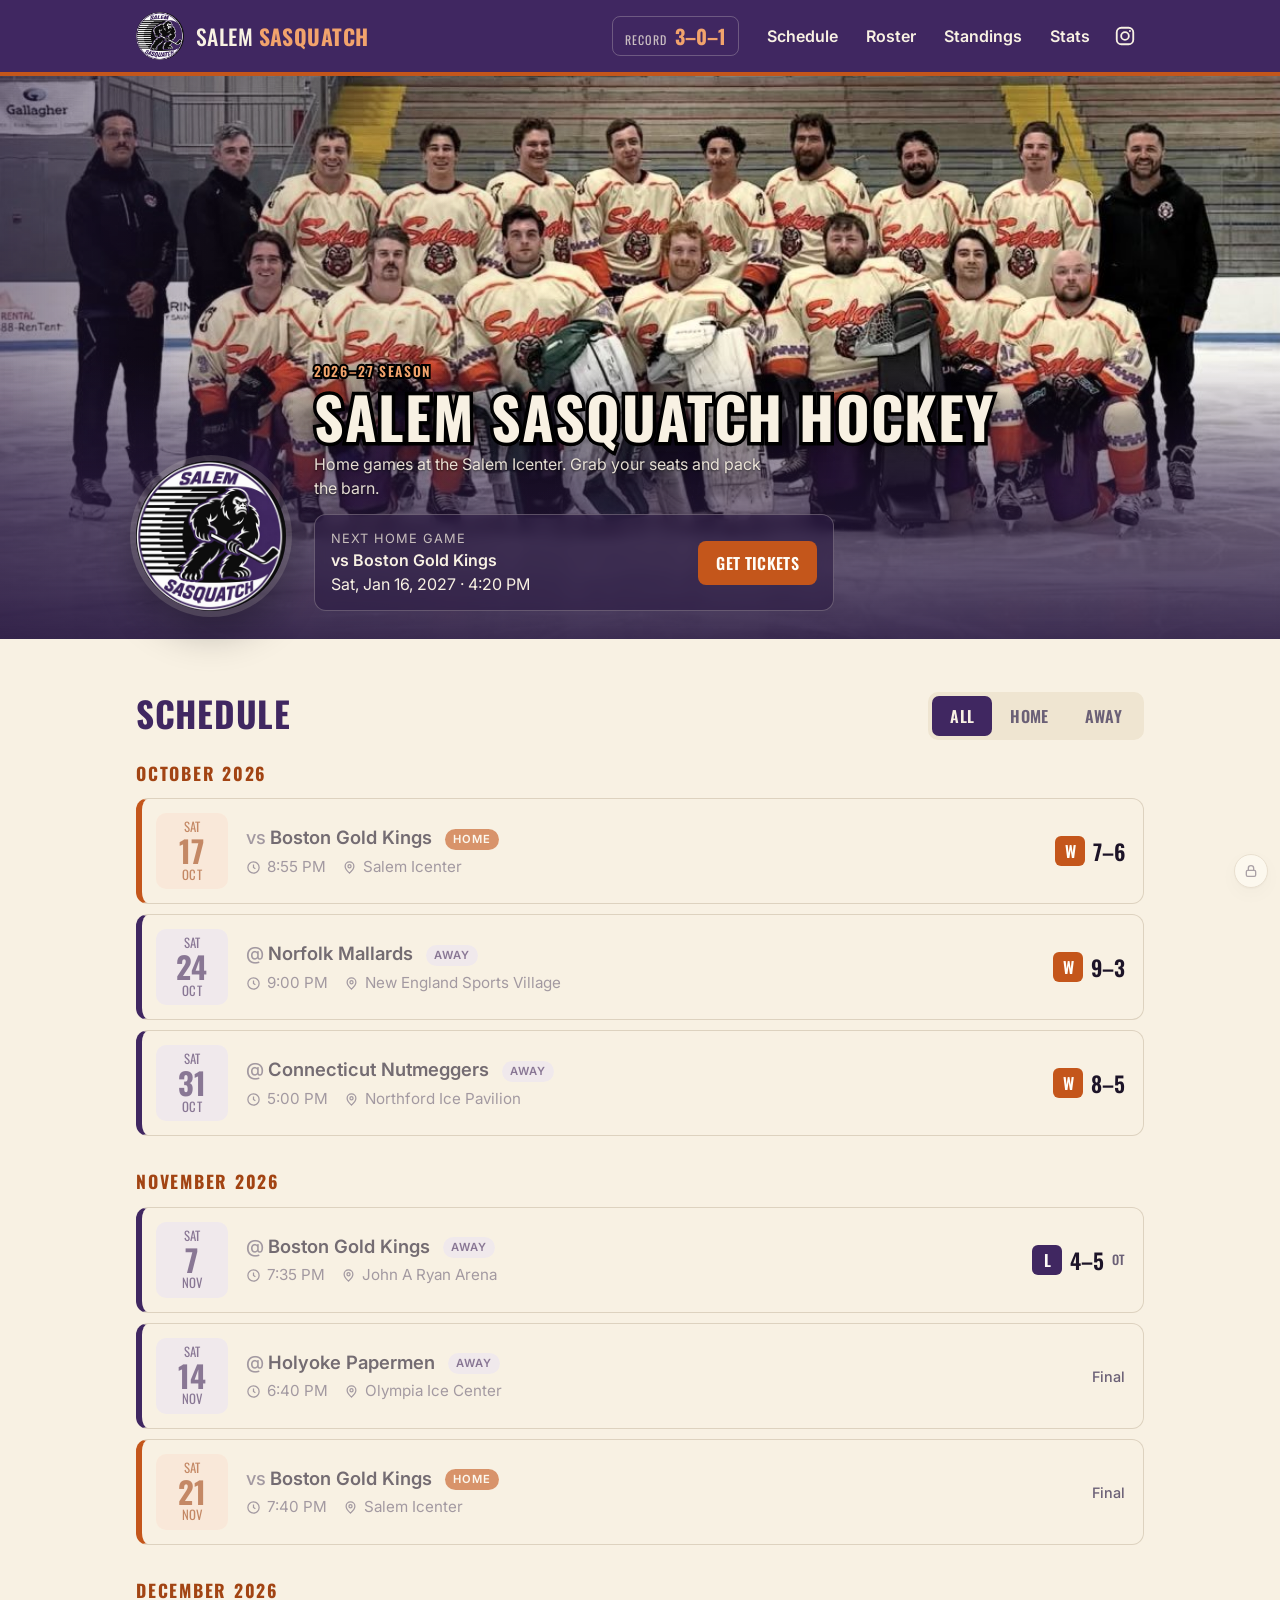
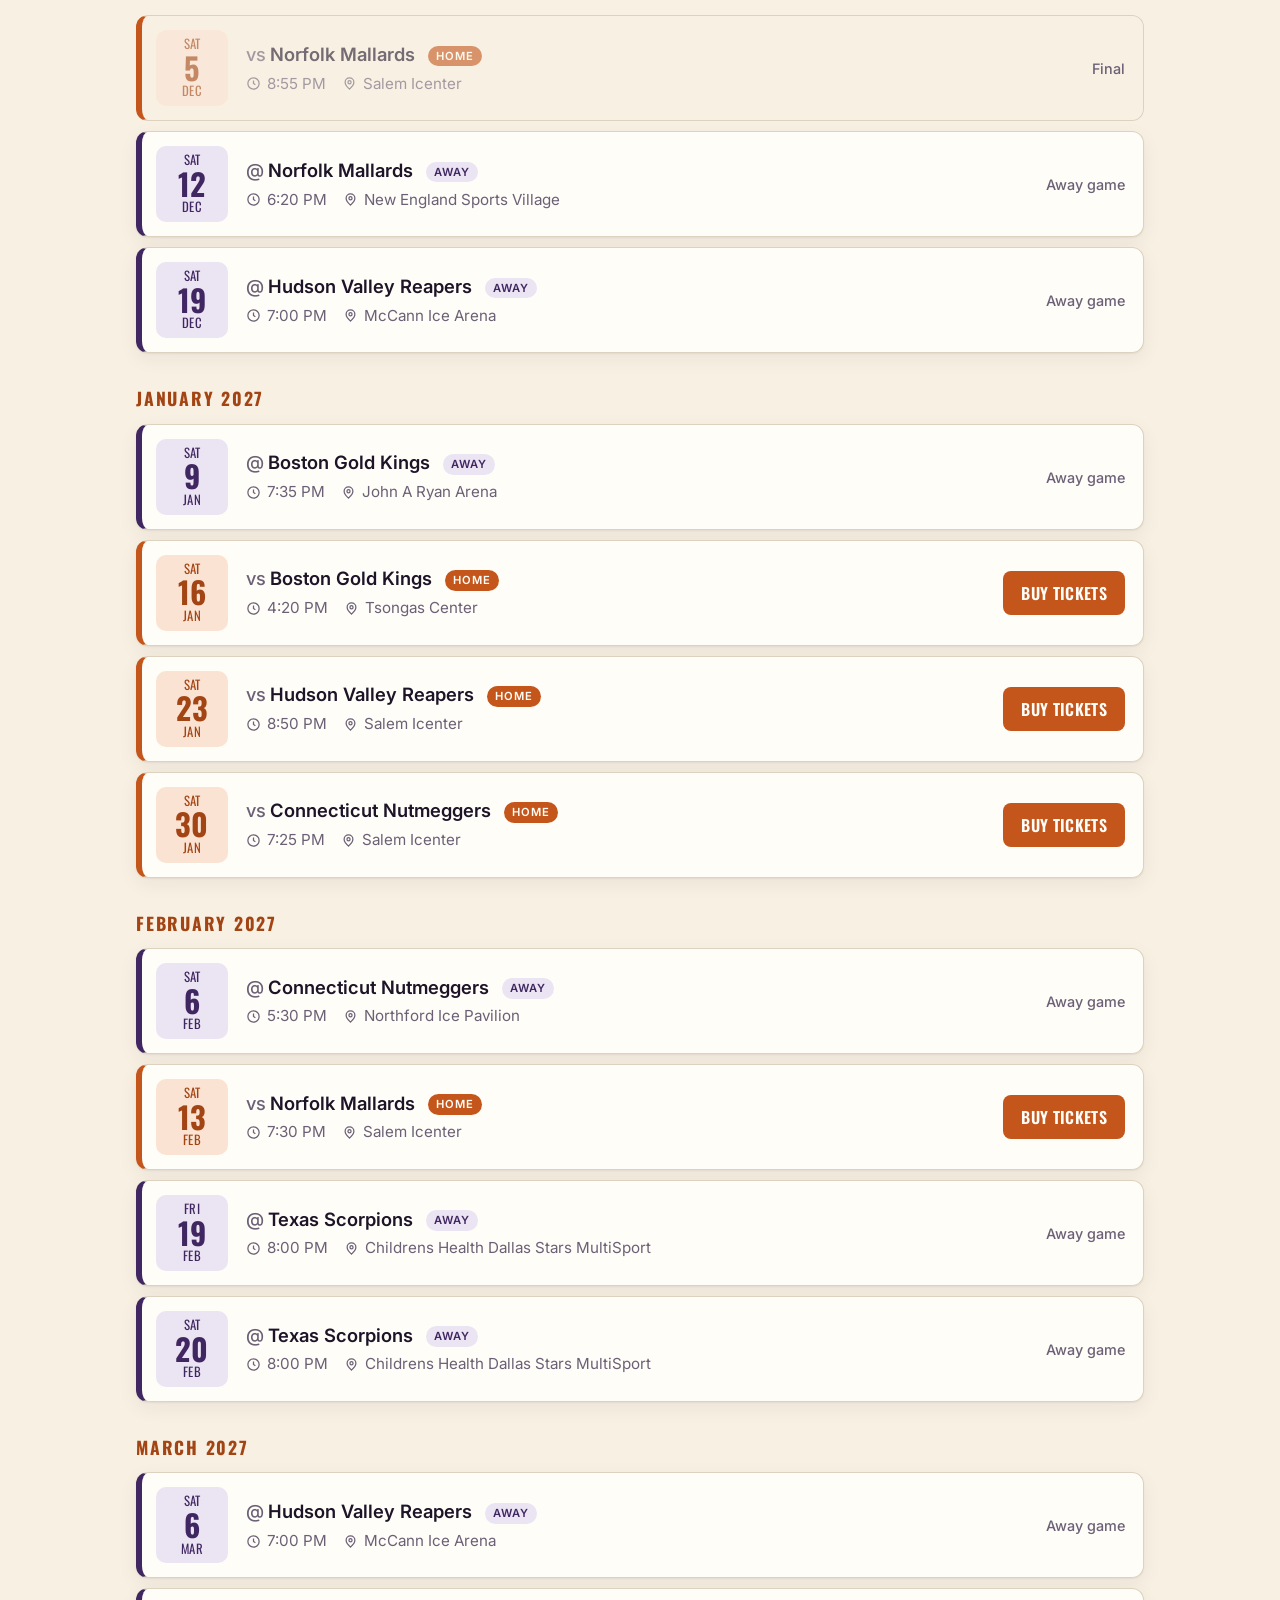
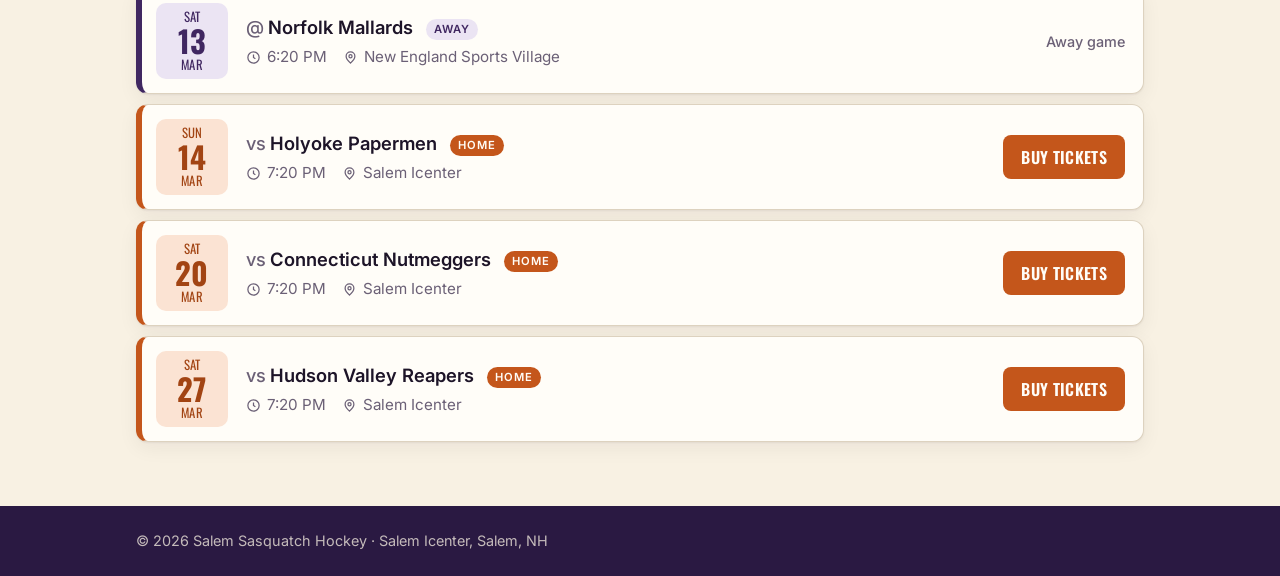
==== commit 87ed92ae: "Outline banner title, add Instagram link, fix phone header logo Co-Authored-By: Claude Opus 5.5 <nor" ====
--- a/index.html
+++ b/index.html
@@ -24,6 +24,7 @@
         <a href="roster.html">Roster</a>
         <a href="standings.html">Standings</a>
         <a href="stats.html">Stats</a>
+        <a class="nav-icon" href="https://www.instagram.com/salemsasquatchhockey/" target="_blank" rel="noopener" aria-label="Salem Sasquatch on Instagram" title="Instagram"><svg viewBox="0 0 24 24" fill="none" stroke="currentColor" stroke-width="2" aria-hidden="true"><rect x="3" y="3" width="18" height="18" rx="5"/><circle cx="12" cy="12" r="4.2"/><circle cx="17.4" cy="6.6" r="1.1" fill="currentColor" stroke="none"/></svg></a>
       </nav>
     </div>
   </header>
--- a/css/styles.css
+++ b/css/styles.css
@@ -90,6 +90,13 @@
   color: #f2a36c; font-weight: 600; letter-spacing: .12em;
 }
 .hero h1 { margin: 0; font-size: clamp(2.2rem, 5vw, 3.6rem); line-height: 1.05; text-transform: uppercase; }
+/* Thick black outline on the season line and title. The stroke is centered on the
+   letter edges, so paint-order draws it behind the fill: only the outer half shows. */
+.hero .eyebrow, .hero h1 {
+  -webkit-text-stroke: 4px #000;
+  paint-order: stroke fill;
+}
+.hero h1 { -webkit-text-stroke-width: 7px; }
 .hero-sub { margin: 12px 0 24px; max-width: 46ch; opacity: .9; }
 .next-home {
   display: flex; align-items: center; gap: 16px; flex-wrap: wrap;
@@ -377,11 +384,13 @@
 @media (max-width: 480px) {
   /* Make room for the record and four nav links; the logo stays. */
   .brand-name { display: none; }
-  .brand img { width: 36px; height: 36px; }
+  .brand { flex: none; }
+  .brand img { width: 32px; height: 32px; }
+  .header-inner { gap: 6px; }
   .nav { gap: 0; }
-  .nav a { padding: 8px 5px; font-size: .85rem; }
-  .record { padding: 2px 6px; }
-  .record-value { font-size: 1.05rem; }
+  .nav a { padding: 8px 3px; font-size: .78rem; }
+  .record { padding: 2px 5px; margin-right: 0; }
+  .record-value { font-size: .95rem; }
   .filters button { padding: 8px 12px; }
   .roster-table th, .roster-table td { padding: 10px 8px; }
   .roster-table .col-num { width: 44px; }
@@ -420,3 +429,11 @@
 .admin-games tr.is-past-row { color: var(--muted); }
 .admin-games small { font-weight: 400; color: var(--muted); }
 .admin-updated { color: var(--muted); font-size: .9rem; padding-left: 18px; margin: 16px 0 0; }
+
+/* Instagram icon at the end of the nav */
+.nav a.nav-icon { display: grid; place-items: center; padding: 8px; }
+.nav-icon svg { width: 22px; height: 22px; }
+@media (max-width: 480px) {
+  .nav a.nav-icon { padding: 8px 2px 8px 4px; }
+  .nav-icon svg { width: 19px; height: 19px; }
+}
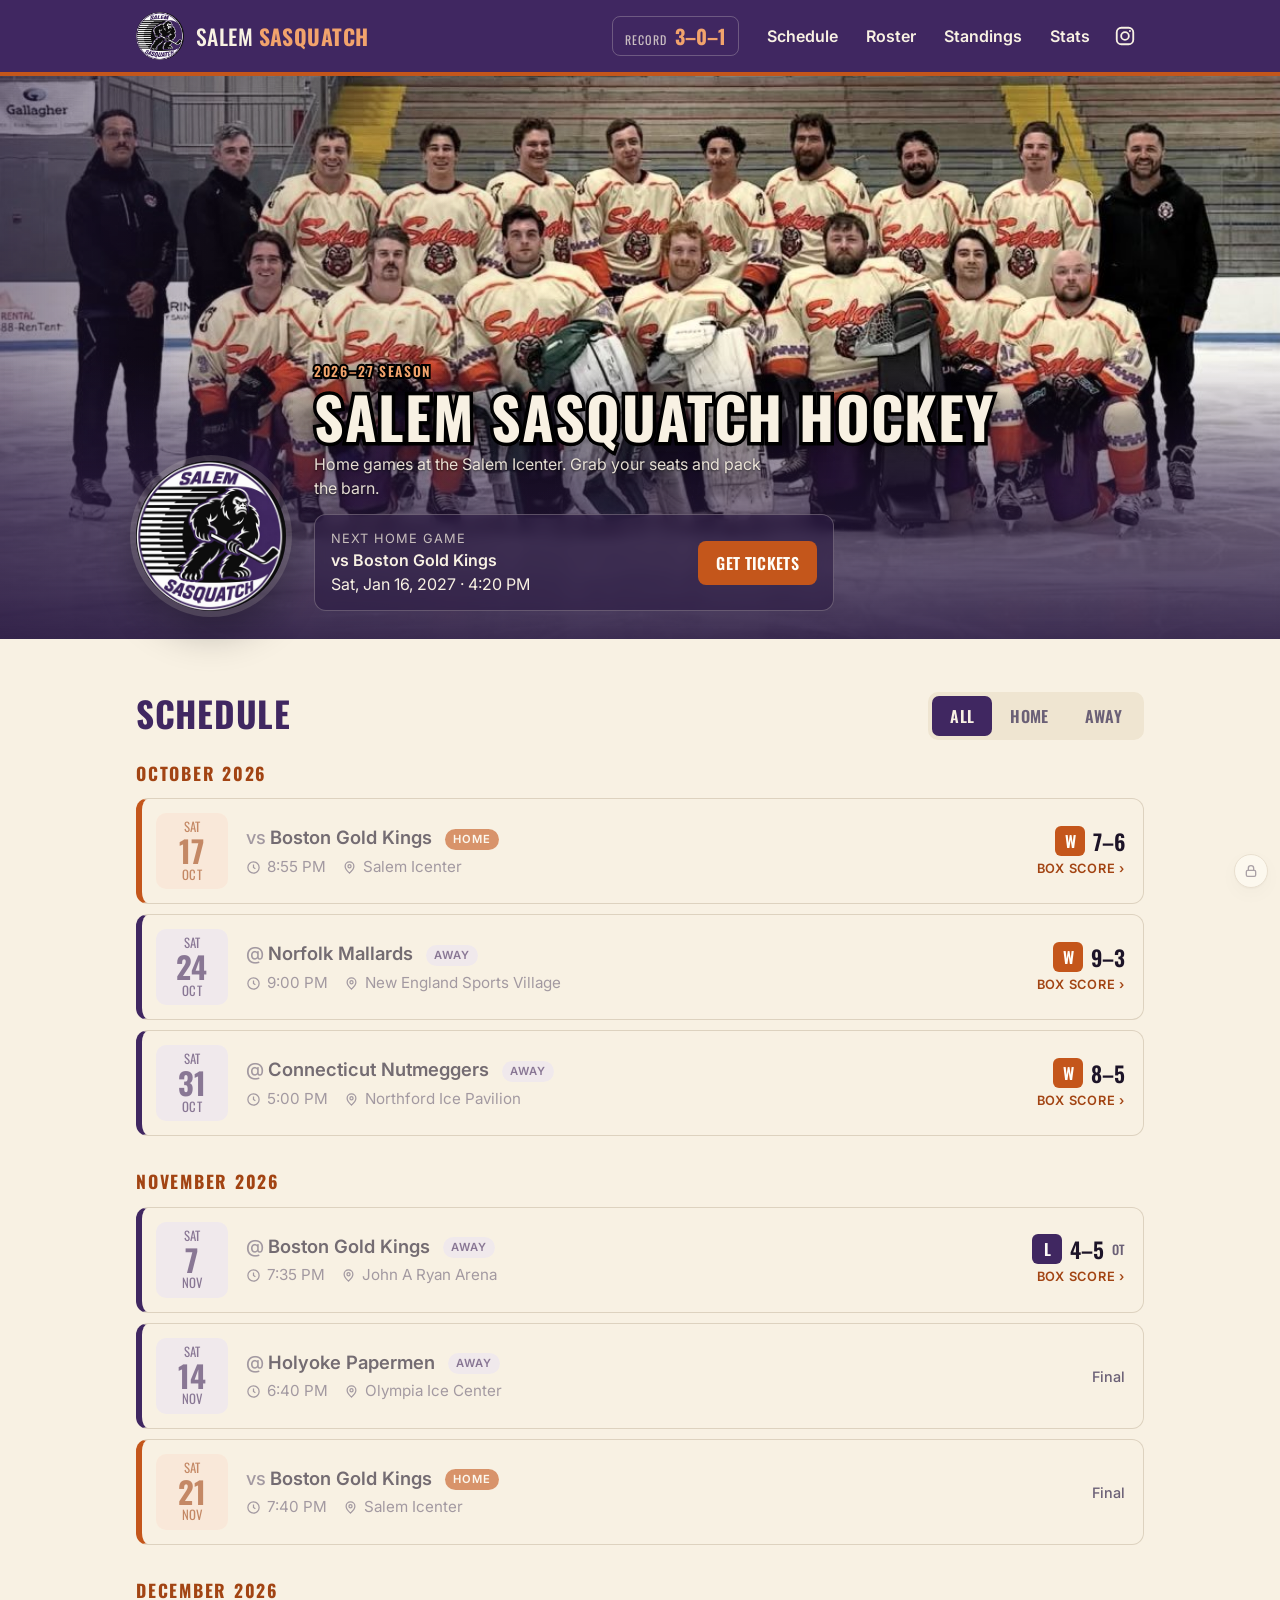
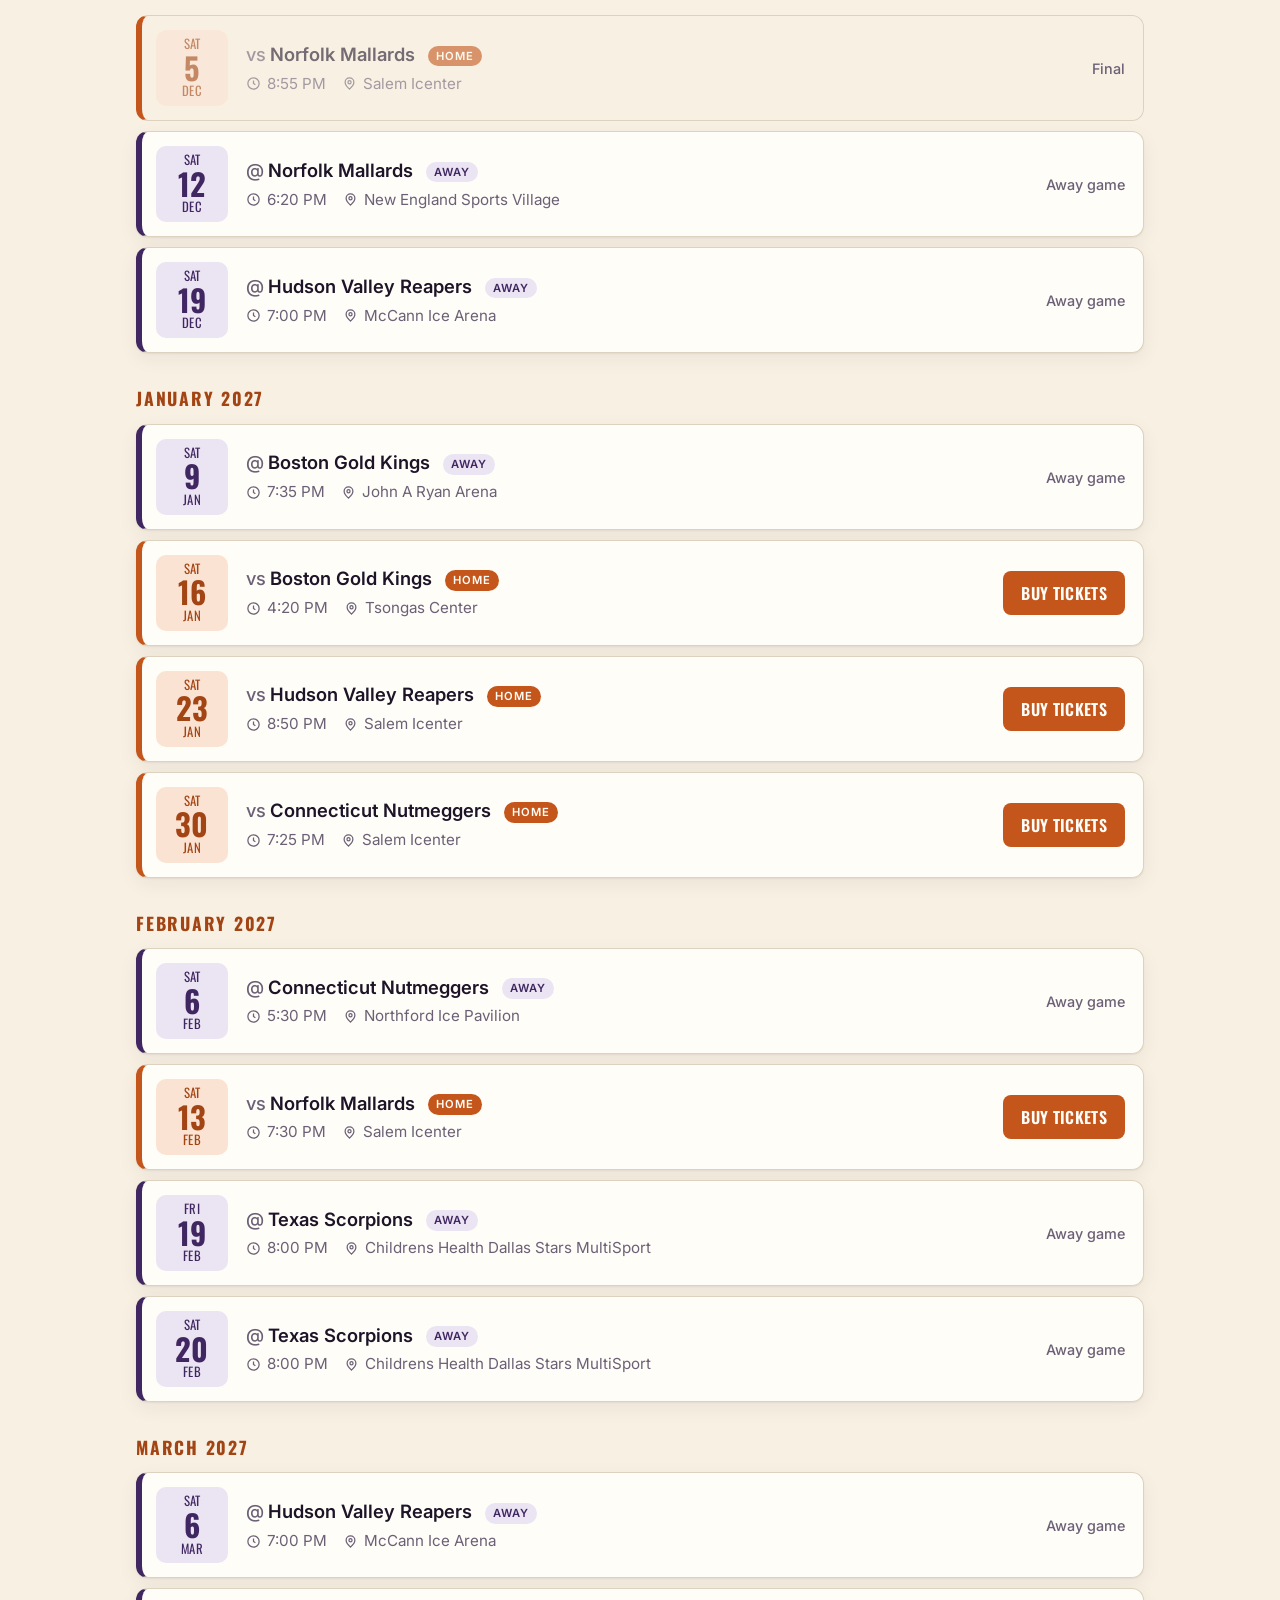
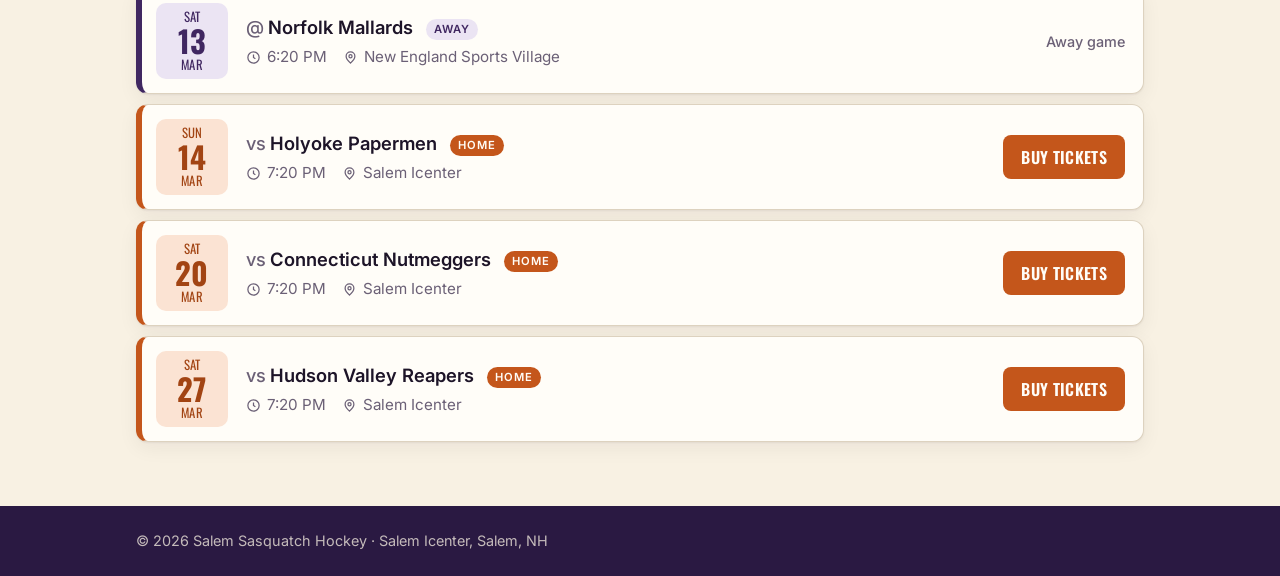
==== commit 8573dab0: "Sell tickets with PayPal and Venmo; list buyers on the admin page - $10 tickets through PayPal's but" ====
--- a/index.html
+++ b/index.html
@@ -20,7 +20,7 @@
       </a>
       <div id="record" class="record" hidden></div>
       <nav class="nav">
-        <a href="#schedule">Schedule</a>
+        <a class="nav-schedule" href="#schedule">Schedule</a>
         <a href="roster.html">Roster</a>
         <a href="standings.html">Standings</a>
         <a href="stats.html">Stats</a>
@@ -76,21 +76,10 @@
       </div>
 
       <div class="field">
-        <label for="f-name">Full name</label>
+        <label for="f-name">Name for the ticket list</label>
         <input id="f-name" name="name" type="text" autocomplete="name" required>
+        <p class="field-hint">First and last name.</p>
         <p class="error" data-for="name"></p>
-      </div>
-      <div class="field-row">
-        <div class="field">
-          <label for="f-email">Email</label>
-          <input id="f-email" name="email" type="email" autocomplete="email" required>
-          <p class="error" data-for="email"></p>
-        </div>
-        <div class="field">
-          <label for="f-phone">Phone</label>
-          <input id="f-phone" name="phone" type="tel" autocomplete="tel" required>
-          <p class="error" data-for="phone"></p>
-        </div>
       </div>
 
       <div class="field qty-field">
@@ -104,25 +93,10 @@
         <p class="error" data-for="quantity"></p>
       </div>
 
-      <fieldset class="pay-methods">
-        <legend>Pay with</legend>
-        <label class="pay-opt">
-          <input type="radio" name="method" value="stripe" checked>
-          <span>Credit card <small>via Stripe</small></span>
-        </label>
-        <label class="pay-opt">
-          <input type="radio" name="method" value="paypal">
-          <span>PayPal</span>
-        </label>
-        <label class="pay-opt">
-          <input type="radio" name="method" value="venmo">
-          <span>Venmo</span>
-        </label>
-      </fieldset>
-
       <p id="form-status" class="form-status" role="status" hidden></p>
 
-      <button type="submit" class="btn btn-primary btn-block" id="checkout-btn">Continue to checkout</button>
+      <div id="paypal-buttons" class="paypal-buttons"></div>
+      <p class="pay-note">Pay with PayPal or Venmo. PayPal emails your receipt.</p>
     </form>
   </dialog>
 
--- a/css/styles.css
+++ b/css/styles.css
@@ -40,7 +40,7 @@
 .header-inner { display: flex; align-items: center; justify-content: space-between; height: 72px; }
 .brand { display: flex; align-items: center; gap: 12px; color: inherit; text-decoration: none; }
 .brand img { width: 48px; height: 48px; border-radius: 50%; }
-.brand-name { font-size: 1.35rem; text-transform: uppercase; font-weight: 500; }
+.brand-name { font-size: 1.35rem; text-transform: uppercase; font-weight: 500; white-space: nowrap; }
 .brand-name strong { font-weight: 700; color: #f2a36c; }
 .record {
   display: flex; align-items: baseline; gap: 8px;
@@ -123,7 +123,7 @@
 .btn-primary:hover { background: var(--orange-deep); }
 .btn-primary:disabled { opacity: .6; cursor: progress; }
 .btn-block { width: 100%; padding: 14px; font-size: 1.1rem; }
-.btn:focus-visible, .filters button:focus-visible, .nav a:focus-visible, .pay-opt:focus-within {
+.btn:focus-visible, .filters button:focus-visible, .nav a:focus-visible {
   outline: 3px solid #f2a36c; outline-offset: 2px;
 }
 
@@ -287,6 +287,7 @@
   border: 0; border-radius: 16px; padding: 0;
   background: var(--white); color: var(--ink);
   box-shadow: 0 30px 80px rgb(0 0 0 / .35);
+  overflow-x: hidden;
 }
 .ticket-dialog::backdrop { background: rgb(42 25 66 / .6); }
 .ticket-dialog form { padding: 24px; }
@@ -306,7 +307,7 @@
 
 .field { margin-bottom: 14px; }
 .field-row { display: grid; grid-template-columns: 1fr 1fr; gap: 12px; }
-.field label, .pay-methods legend { display: block; font-weight: 600; font-size: .9rem; margin-bottom: 6px; }
+.field label { display: block; font-weight: 600; font-size: .9rem; margin-bottom: 6px; }
 .field input {
   width: 100%; font: inherit; color: inherit;
   padding: 10px 12px; border: 1px solid var(--line); border-radius: 8px; background: #fff;
@@ -330,16 +331,11 @@
 .price-line { margin: 8px 0 0; color: var(--muted); }
 .price-line strong { color: var(--ink); font-size: 1.1rem; }
 
-.pay-methods { border: 0; padding: 0; margin: 6px 0 18px; }
-.pay-opt {
-  display: flex; align-items: center; gap: 10px;
-  border: 1px solid var(--line); border-radius: 10px;
-  padding: 12px 14px; margin-bottom: 8px; cursor: pointer; background: #fff;
-}
-.pay-opt:has(input:checked) { border-color: var(--purple); background: var(--purple-soft); }
-.pay-opt input { accent-color: var(--purple); width: 18px; height: 18px; margin: 0; }
-.pay-opt span { font-weight: 600; }
-.pay-opt small { font-weight: 400; color: var(--muted); margin-left: 4px; }
+.field-hint { margin: 4px 0 0; font-size: .85rem; color: var(--muted); }
+.paypal-buttons { min-height: 45px; margin-top: 6px; }
+.pay-note { margin: 10px 0 0; font-size: .85rem; color: var(--muted); text-align: center; }
+.pay-soon { margin: 0; padding: 12px 14px; border-radius: 10px; background: var(--cream); color: var(--purple); font-weight: 500; text-align: center; }
+.pay-soon + .pay-note, .paypal-buttons:has(.pay-soon) + .pay-note { display: none; }
 
 .form-status {
   margin: 0 0 14px; padding: 10px 12px; border-radius: 8px; font-size: .9rem;
@@ -382,15 +378,14 @@
   .field-row { grid-template-columns: 1fr; gap: 0; }
 }
 @media (max-width: 480px) {
-  /* Make room for the record and four nav links; the logo stays. */
   .brand-name { display: none; }
   .brand { flex: none; }
-  .brand img { width: 32px; height: 32px; }
-  .header-inner { gap: 6px; }
+  .brand img { width: 36px; height: 36px; }
+  .header-inner { gap: 8px; }
   .nav { gap: 0; }
-  .nav a { padding: 8px 3px; font-size: .78rem; }
-  .record { padding: 2px 5px; margin-right: 0; }
-  .record-value { font-size: .95rem; }
+  .nav a { padding: 8px 6px; font-size: .9rem; }
+  .record { padding: 2px 6px; margin-right: 0; }
+  .record-value { font-size: 1.05rem; }
   .filters button { padding: 8px 12px; }
   .roster-table th, .roster-table td { padding: 10px 8px; }
   .roster-table .col-num { width: 44px; }
@@ -434,6 +429,120 @@
 .nav a.nav-icon { display: grid; place-items: center; padding: 8px; }
 .nav-icon svg { width: 22px; height: 22px; }
 @media (max-width: 480px) {
-  .nav a.nav-icon { padding: 8px 2px 8px 4px; }
+  .nav a.nav-icon { padding: 8px 4px; }
   .nav-icon svg { width: 19px; height: 19px; }
 }
+
+/* Header links: when the full header doesn't fit on one line, drop Schedule
+   (the logo goes to the home page, which is the schedule). */
+@media (max-width: 899px) {
+  .nav a.nav-schedule { display: none; }
+}
+/* Below 560px the team name doesn't fit next to the links either; the logo stays. */
+@media (max-width: 560px) {
+  .brand-name { display: none; }
+}
+
+/* Smallest phones (320-360px): squeeze the header a little more. */
+@media (max-width: 360px) {
+  .header-inner { gap: 4px; }
+  .brand img { width: 30px; height: 30px; }
+  .record { padding: 2px 4px; }
+  .record-value { font-size: .9rem; }
+  .nav a { padding: 8px 3px; font-size: .8rem; }
+  .nav a.nav-icon { padding: 8px 2px; }
+}
+
+/* Sortable stats tables */
+.sort-hint { margin: -6px 0 10px; font-size: .85rem; color: var(--muted); }
+.stats-table .sort-btn {
+  all: unset; cursor: pointer; display: inline-flex; align-items: center; gap: 3px;
+  font: inherit; color: inherit; text-transform: inherit; letter-spacing: inherit;
+}
+.stats-table .sort-btn::after { content: "↕"; font-size: .75em; opacity: .4; }
+.stats-table th[aria-sort="descending"] .sort-btn::after { content: "▼"; opacity: 1; color: var(--orange); }
+.stats-table th[aria-sort="ascending"] .sort-btn::after { content: "▲"; opacity: 1; color: var(--orange); }
+.stats-table .sort-btn:hover { text-decoration: underline; text-underline-offset: 3px; }
+.stats-table .sort-btn:focus-visible { outline: 2px solid var(--orange); outline-offset: 2px; border-radius: 2px; }
+.stats-table tbody .is-sorted { font-weight: 700; color: var(--purple); background: rgb(64 39 97 / .05); }
+
+/* Box score page (game.html) */
+.back-link { display: inline-block; margin-bottom: 10px; color: #f2a36c; font-weight: 600; text-decoration: none; font-size: .95rem; }
+.back-link:hover { text-decoration: underline; }
+.game-where { margin: 6px 0 0; color: rgb(248 241 227 / .8); }
+.scoreboard {
+  max-width: 860px; margin: 8px 0 0; display: grid; grid-template-columns: 1fr 1fr; gap: 1px;
+  background: var(--line); border: 1px solid var(--line); border-radius: var(--radius); overflow: hidden; box-shadow: var(--shadow);
+}
+.sb-team { background: var(--white); padding: 18px 20px; display: grid; grid-template-columns: 1fr auto; align-items: center; gap: 2px 12px; }
+.sb-side { grid-column: 1 / -1; font-size: .75rem; font-weight: 600; text-transform: uppercase; letter-spacing: .1em; color: var(--muted); }
+.sb-name { font-family: Oswald, "Arial Narrow", sans-serif; font-weight: 600; font-size: 1.3rem; text-transform: uppercase; line-height: 1.1; color: var(--ink); }
+.sb-score { font-family: Oswald, "Arial Narrow", sans-serif; font-weight: 700; font-size: 3rem; line-height: 1; color: var(--muted); grid-row: span 2; }
+.sb-shots { font-size: .85rem; color: var(--muted); }
+.sb-team.is-winner .sb-score { color: var(--ink); }
+.sb-team.is-us .sb-name { color: var(--orange-deep); }
+.sb-team.is-us.is-winner .sb-score { color: var(--orange); }
+.sb-final {
+  grid-column: 1 / -1; background: var(--cream); padding: 8px 20px; display: flex; align-items: center; gap: 10px;
+  font-family: Oswald, "Arial Narrow", sans-serif; font-weight: 600; text-transform: uppercase; letter-spacing: .08em; color: var(--purple);
+}
+.sb-final .score-result { width: 26px; height: 26px; font-size: .9rem; }
+.result-w .score-result { background: var(--orange); }
+.result-l .score-result { background: var(--purple); }
+.line-table + .line-table, .line-table + .standings-scroll { margin-top: 10px; }
+.line-table .col-team { width: 40%; }
+.goalie-table { margin-top: 0; }
+.standings-scroll + .standings-scroll { margin-top: 10px; }
+
+.play-period { margin: 18px 0 8px; font-size: .95rem; text-transform: uppercase; letter-spacing: .08em; color: var(--muted); }
+.plays { list-style: none; margin: 0; padding: 0; max-width: 860px; display: grid; gap: 6px; }
+.play {
+  display: grid; grid-template-columns: 56px 1fr auto; align-items: center; gap: 12px;
+  background: var(--white); border: 1px solid var(--line); border-left: 5px solid var(--purple);
+  border-radius: 10px; padding: 10px 14px;
+}
+.play.is-us { border-left-color: var(--orange); }
+.play-clock { font-family: Oswald, "Arial Narrow", sans-serif; font-weight: 600; font-size: 1.05rem; color: var(--purple); font-variant-numeric: tabular-nums; }
+.play-main { min-width: 0; display: grid; gap: 1px; }
+.play-team { font-size: .72rem; font-weight: 600; text-transform: uppercase; letter-spacing: .08em; color: var(--muted); }
+.play.is-us .play-team { color: var(--orange-deep); }
+.play-who { font-weight: 600; }
+.play-num { color: var(--muted); font-weight: 500; }
+.play-assists { font-size: .88rem; color: var(--muted); }
+.play-assists .play-num { font-weight: 400; }
+.play-tag {
+  display: inline-block; margin-left: 8px; padding: 1px 7px; border-radius: 99px; vertical-align: 1px;
+  background: var(--purple-soft); color: var(--purple); font-size: .7rem; font-weight: 600; text-transform: uppercase; letter-spacing: .06em;
+}
+.play-score, .play-pim { font-family: Oswald, "Arial Narrow", sans-serif; font-weight: 600; font-size: 1.15rem; color: var(--ink); white-space: nowrap; font-variant-numeric: tabular-nums; }
+.play-pim { font-size: .95rem; color: var(--muted); }
+@media (max-width: 560px) {
+  .scoreboard { grid-template-columns: 1fr; }
+  .sb-team { padding: 14px 16px; }
+  .sb-score { font-size: 2.4rem; }
+  .play { grid-template-columns: 44px 1fr auto; gap: 10px; padding: 9px 12px; }
+}
+
+/* Schedule: finished games open their box score */
+.game.has-box { position: relative; transition: border-color .15s, box-shadow .15s; }
+.game.has-box:hover { box-shadow: var(--shadow); background: var(--white); }
+.game.has-box:hover .score { color: var(--purple); }
+.game-link { display: inline-grid; justify-items: end; gap: 2px; color: inherit; text-decoration: none; }
+.game-link::after { content: ""; position: absolute; inset: 0; border-radius: inherit; }
+.game-link:focus-visible { outline: none; }
+.game.has-box:focus-within { outline: 2px solid var(--orange); outline-offset: 2px; }
+.box-link { font-size: .8rem; font-weight: 600; color: var(--orange-deep); text-transform: uppercase; letter-spacing: .06em; }
+
+/* Admin: ticket buyers */
+.ticket-game { max-width: 860px; margin: 0 0 18px; }
+.ticket-game-head {
+  display: flex; justify-content: space-between; align-items: baseline; gap: 12px; flex-wrap: wrap;
+  margin: 0 0 8px; font-size: 1.1rem; text-transform: uppercase; color: var(--purple);
+}
+.ticket-game-head small { font-family: Inter, system-ui, sans-serif; text-transform: none; font-size: .85rem; font-weight: 500; color: var(--muted); margin-left: 6px; }
+.ticket-count { font-size: 1rem; color: var(--orange-deep); white-space: nowrap; }
+.ticket-table .col-team { width: auto; }
+.ticket-table td { width: 90px; }
+.ticket-note { display: inline-block; margin-left: 6px; padding: 1px 7px; border-radius: 99px; background: #fbe3d3; color: var(--orange-deep); font-size: .75rem; font-weight: 600; }
+.ticket-none { margin: 0; padding: 12px 14px; border: 1px dashed var(--line); border-radius: var(--radius); color: var(--muted); font-size: .9rem; }
+.is-past-game { opacity: .75; }
